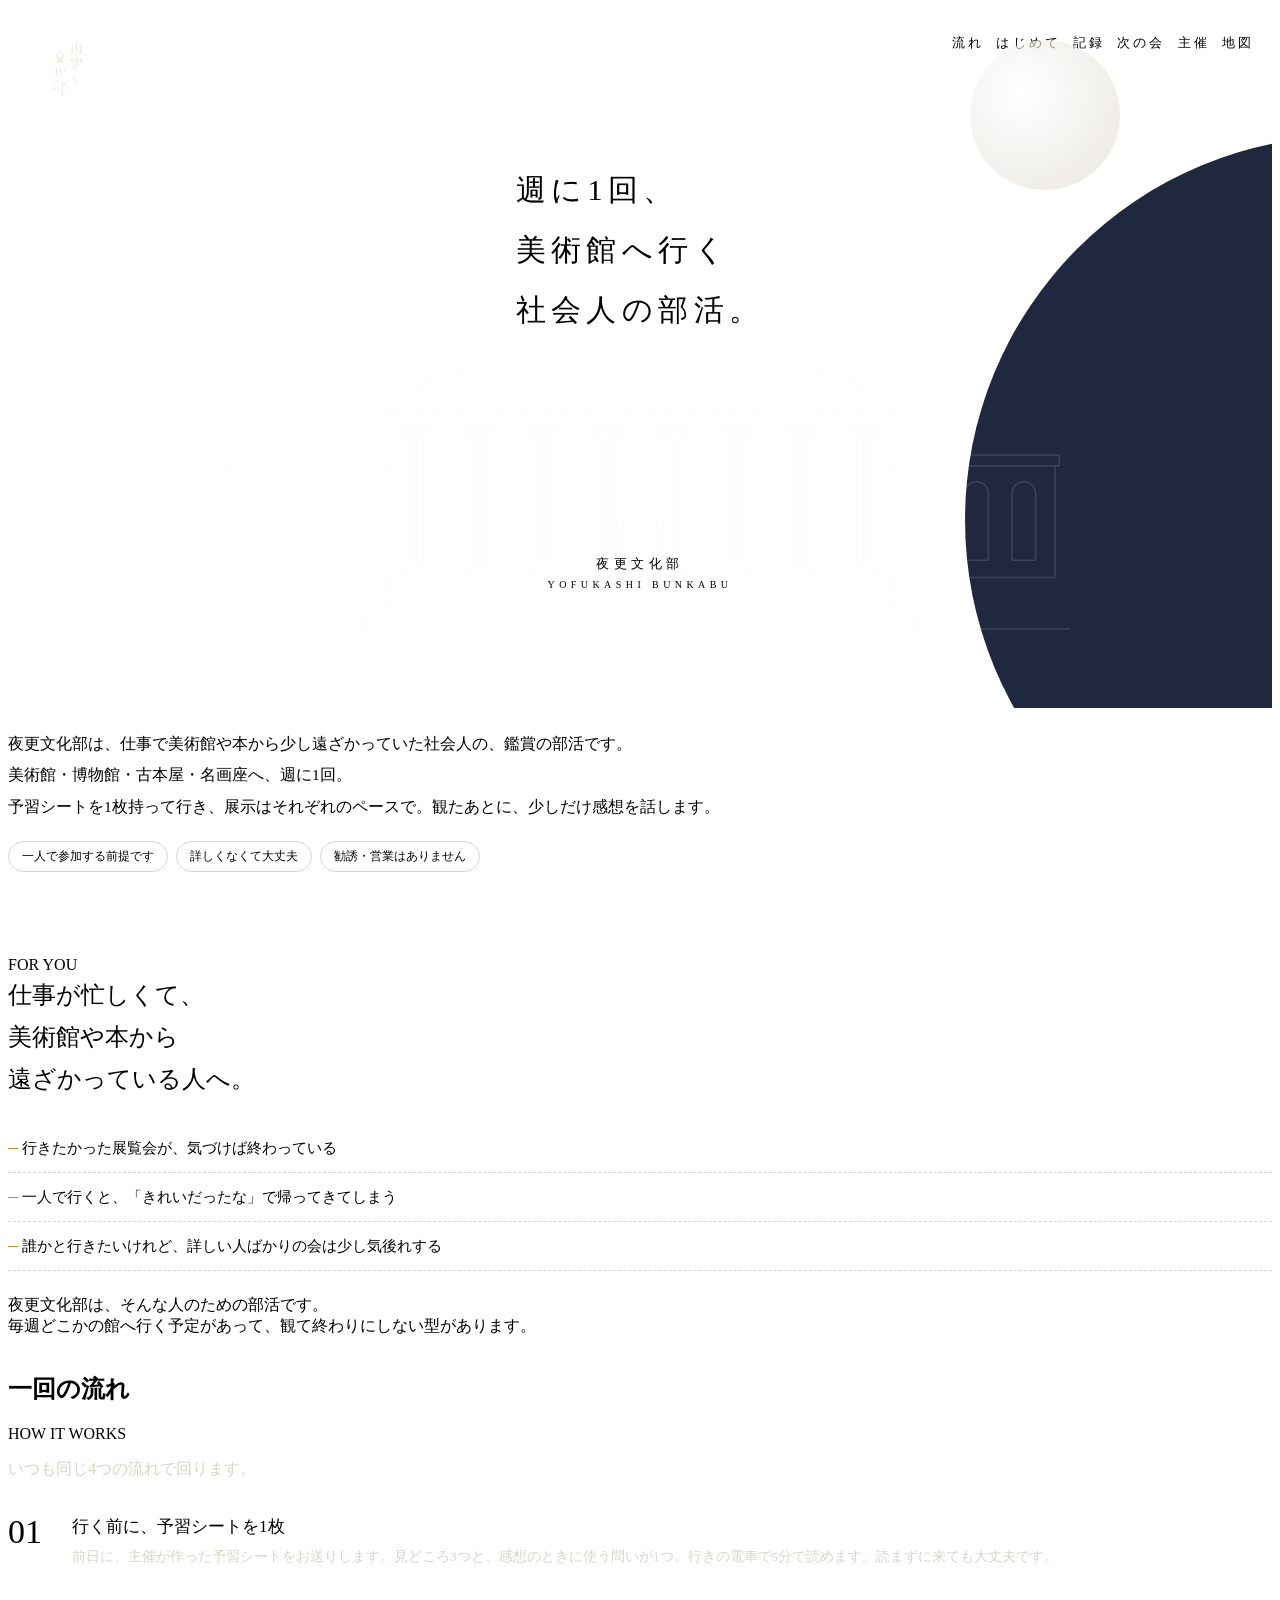
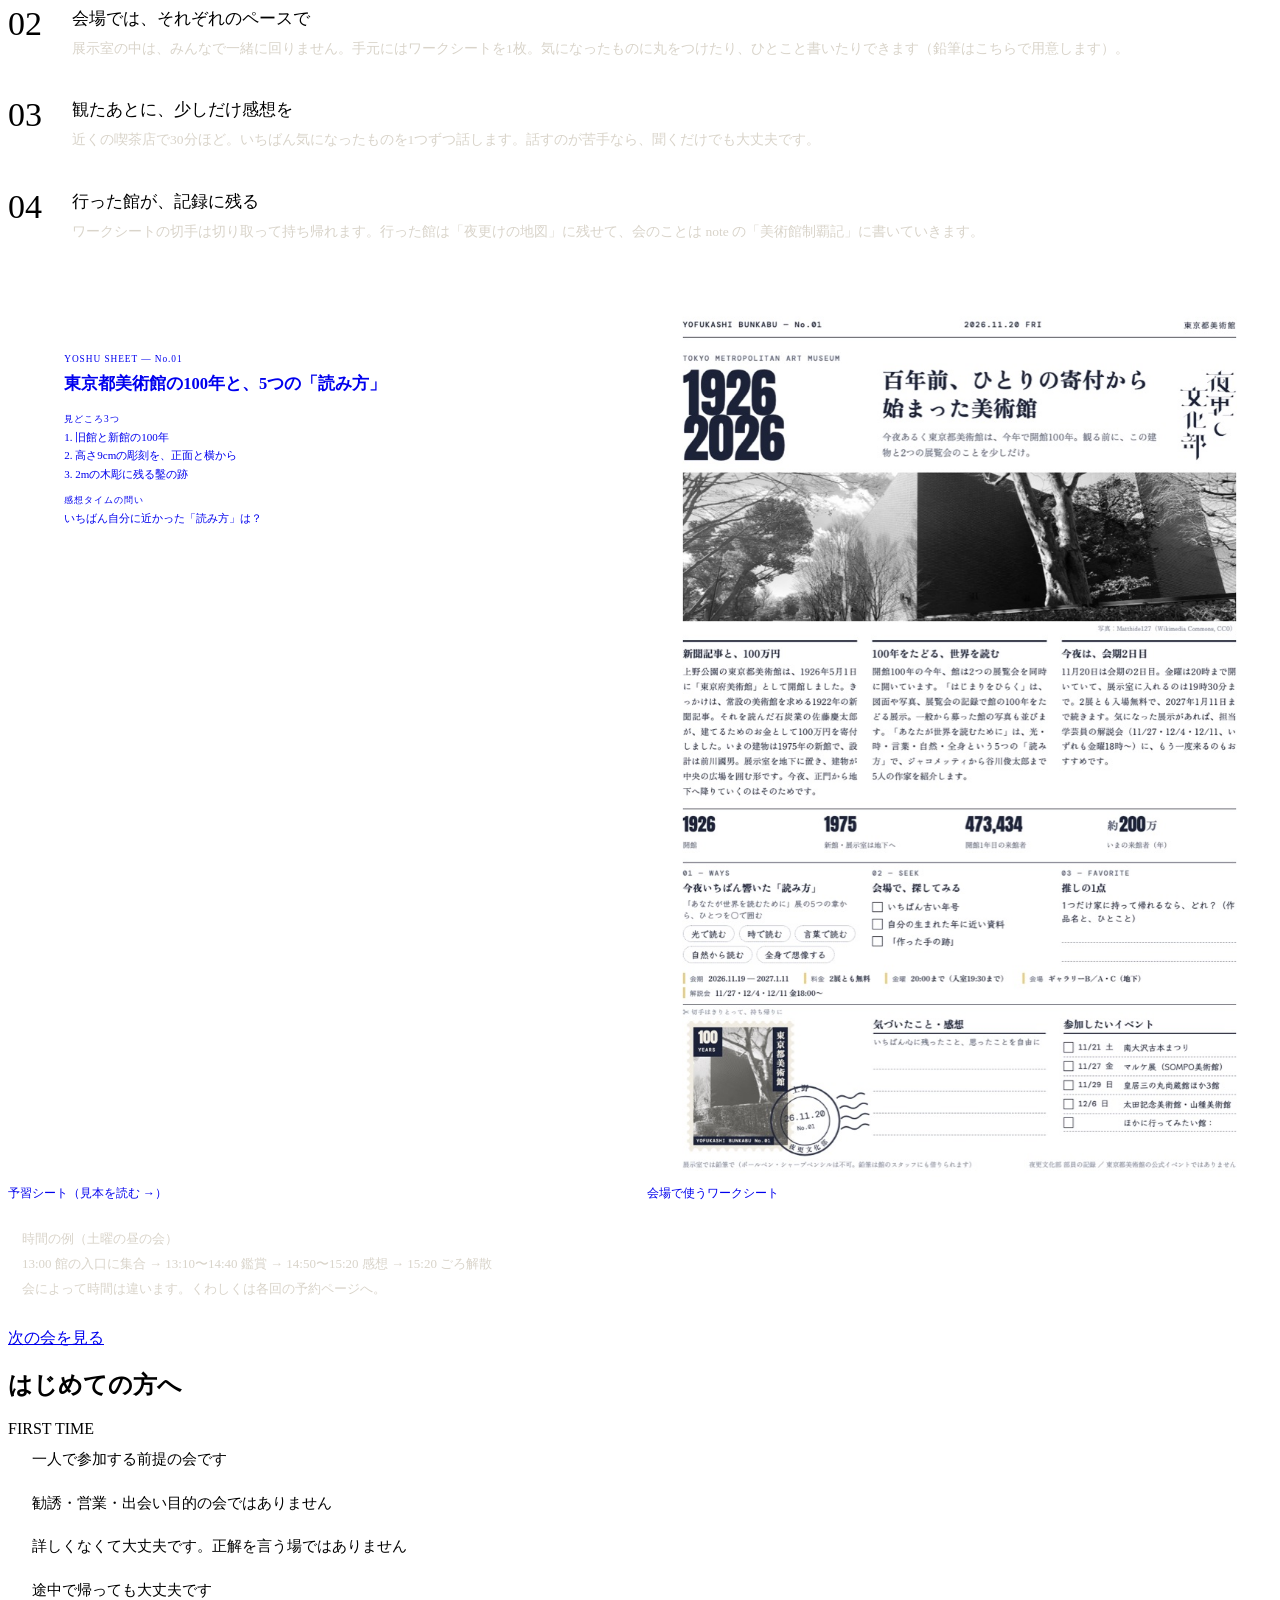
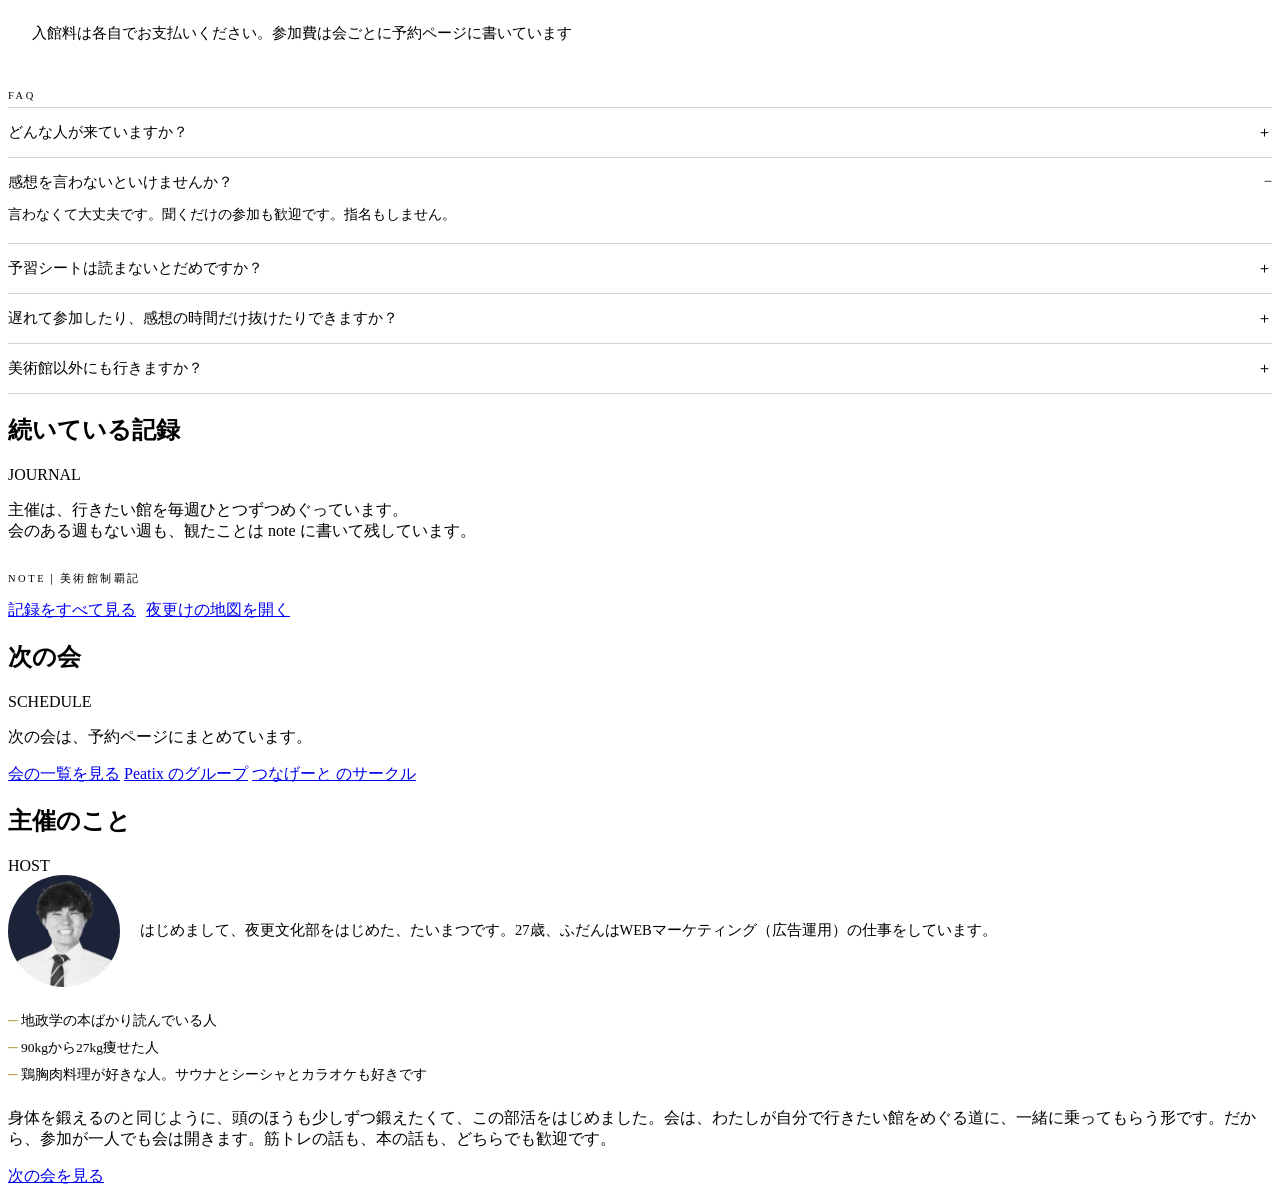
==== site/index.html @ 27e27c14 "トップの背景に美術館の建物の線画を透かしで入れる（オリジナルの線画） Co-Authored-By: Claude Opus 5.5 <noreply@anthropic.com>" ====
<!doctype html>
<html lang="ja">
<head>
<!--@head-->
<title>夜更文化部｜週に1回、美術館へ行く社会人の部活</title>
<meta name="description" content="夜更文化部は、仕事で美術館や本から少し遠ざかっていた社会人の、鑑賞の部活です。美術館・博物館・古本屋・名画座へ週に1回。予習シートを1枚持って行き、観たあとに少しだけ感想を話します。一人参加が前提、勧誘・営業はありません。">
<meta property="og:title" content="夜更文化部（よふかしぶんかぶ）">
<meta property="og:description" content="週に1回、美術館へ行く社会人の部活。予習シートを1枚持って行き、展示はそれぞれのペースで観て、観たあとに少しだけ感想を話します。">
<meta property="og:type" content="website">
<meta property="og:url" content="https://yofukashi-bunkabu.github.io/">
<style>
/* トップだけの見た目（構成と文章_v2.md の8段 × デザイン A） */
.hero { position: relative; height: clamp(560px, 82vh, 700px); background: var(--ai); color: var(--kinari); overflow: hidden; }
.hero .arc { position: absolute; border-radius: 50%; }
.hero .a1 { width: 70vmax; height: 70vmax; left: -40vmax; top: -18vmax; background: var(--ai2); }
.hero .a2 { width: 60vmax; height: 60vmax; right: -36vmax; top: 10vmax; background: #20283f; }
.hero .logo { position: absolute; left: max(22px, env(safe-area-inset-left)); top: 22px; width: 78px; height: 78px; border: 1px solid var(--gekko); border-radius: 50%; display: grid; place-items: center; }
.hero .logo img { height: 58px; }
.hero nav { position: absolute; right: max(18px, env(safe-area-inset-right)); top: 26px; display: flex; gap: 12px; font-family: var(--min); font-size: 13px; letter-spacing: .24em; }
.hero nav a { color: var(--yogiri); text-decoration: none; }
.hero nav a:hover { color: var(--kinari); }
.hero .bld { position: absolute; left: 50%; bottom: 66px; width: min(860px, 150vw); transform: translateX(-50%); opacity: .14; pointer-events: none; -webkit-mask-image: linear-gradient(to top, #000 55%, transparent); mask-image: linear-gradient(to top, #000 55%, transparent); }
.hero .ring { position: absolute; left: 50%; top: 48%; width: min(300px, 72vw); aspect-ratio: 1; transform: translate(-50%, -50%); border: 1px solid var(--gekko); border-radius: 50%; opacity: .35; }
.hero h1 { position: absolute; left: 50%; top: 46%; transform: translate(-50%, -50%); margin: 0; height: 340px; font-size: clamp(25px, 4.2vw, 30px); line-height: 2; letter-spacing: .18em; font-weight: 500; }
.hero .name { position: absolute; left: 0; right: 0; bottom: 118px; text-align: center; font-size: 13px; letter-spacing: .34em; color: var(--yogiri); }
.hero .name span { display: block; font-family: var(--lab); font-size: 10px; margin-top: 6px; }
.hero .curve { position: absolute; left: -40%; right: -40%; bottom: -330px; height: 400px; border-radius: 50%; background: var(--kinari); }
.fv { padding: 4px 0 56px; }
.fv .sub { font-size: 15.5px; line-height: 2.05; }
.fv ul { list-style: none; margin: 18px 0 28px; padding: 0; display: flex; flex-wrap: wrap; gap: 8px; }
.fv li { font-family: var(--goth); font-size: 12px; color: var(--haiai); border: 1px solid #1c233833; border-radius: 99px; padding: 5px 13px; line-height: 1.6; }
.next1 { background: var(--ai); color: var(--kinari); padding: 22px; display: grid; grid-template-columns: auto minmax(0, 1fr) auto; gap: 18px 22px; align-items: center; }
.next1 .d { font-family: var(--num); font-size: 48px; line-height: 1; text-align: center; }
.next1 .d small { display: block; font-family: var(--lab); font-size: 10px; letter-spacing: .14em; color: var(--gekko); margin-top: 8px; }
.next1 .lab { color: var(--gekko); }
.next1 .t { font-size: 16px; line-height: 1.6; margin: 6px 0 2px; }
.next1 .pl { font-family: var(--goth); font-size: 12px; color: var(--yogiri); }
.next1 .btn { background: var(--kinari); color: var(--ai); border-color: var(--kinari); }
.next1.empty { grid-template-columns: 1fr; }
.next1.empty p { font-size: 14px; margin: 0; }
.next1.empty .btn { justify-self: start; }
@media (max-width: 640px) { .next1 { grid-template-columns: auto minmax(0, 1fr); } .next1 .btn { grid-column: 1 / -1; } }

.foryou { overflow: hidden; }
.foryou .moon { position: absolute; right: max(-40px, calc(50% - 480px)); top: 40px; width: 150px; height: 150px; border-radius: 50%; background: radial-gradient(circle at 35% 35%, #fff, #dcd6ca); opacity: .6; pointer-events: none; }
.foryou .call { position: relative; font-size: clamp(19px, 3.4vw, 24px); line-height: 1.75; font-weight: 500; margin: 0 0 24px; }
.foryou ul { position: relative; list-style: none; margin: 0 0 24px; padding: 0; }
.foryou li { font-size: 14.5px; line-height: 1.8; padding: 11px 0; border-bottom: 1px dashed #1c233833; }
.foryou li::before { content: "─ "; color: #b0902e; }

.flow ol { list-style: none; margin: 0 0 30px; padding: 0; counter-reset: s; }
.flow li { counter-increment: s; display: grid; grid-template-columns: 52px minmax(0, 1fr); gap: 12px; padding: 18px 0; border-top: 1px solid #ffffff1f; }
.flow li::before { content: "0" counter(s); font-family: var(--num); font-size: 34px; line-height: 1; color: var(--gekko); }
.flow li b { display: block; font-size: 17px; font-weight: 500; margin-bottom: 6px; }
.flow li span { font-family: var(--goth); font-size: 13.5px; line-height: 1.9; color: #d9d4ca; }
.flow .shots { display: grid; grid-template-columns: 1fr 1fr; gap: 14px; margin-bottom: 10px; }
.flow .shots a { display: block; text-decoration: none; }
.flow .shots .img { aspect-ratio: 210 / 297; background: var(--kinari); overflow: hidden; }
.flow .shots img { width: 100%; height: 100%; object-fit: cover; object-position: top; }
.flow .yoshu-mini { height: 100%; padding: 9% 9% 0; color: var(--ai); font-size: clamp(8px, 1.6vw, 11px); line-height: 1.7; }
.flow .yoshu-mini b { display: block; font-size: 1.5em; line-height: 1.4; margin: 4px 0 8px; border-bottom: 1px solid var(--ai); padding-bottom: 6px; }
.flow .yoshu-mini i { font-style: normal; font-family: var(--lab); font-size: .85em; color: var(--haiai); letter-spacing: .1em; }
.flow .yoshu-mini p { margin: 0 0 6px; }
.flow .shots span { display: block; font-family: var(--goth); font-size: 12px; color: var(--yogiri); margin-top: 8px; }
.flow .time { font-family: var(--goth); font-size: 13px; line-height: 1.95; color: #d9d4ca; border-left: 2px solid var(--gekko); padding-left: 14px; margin: 24px 0 26px; }

.first ul.promise { list-style: none; margin: 0 0 34px; padding: 0; }
.first .promise li { font-size: 15px; line-height: 1.7; padding: 9px 0 9px 24px; position: relative; }
.first .promise li::before { content: ""; position: absolute; left: 2px; top: 18px; width: 8px; height: 8px; border-radius: 50%; background: var(--ai); }
.first h3 { font-family: var(--lab); font-weight: 400; font-size: 10.5px; letter-spacing: .24em; color: var(--haiai); margin: 0 0 6px; }
.first details { border-top: 1px solid #1c233833; padding: 15px 0; }
.first details:last-of-type { border-bottom: 1px solid #1c233833; }
.first summary { font-size: 15px; font-weight: 500; cursor: pointer; list-style: none; display: flex; justify-content: space-between; gap: 12px; }
.first summary::-webkit-details-marker { display: none; }
.first summary::after { content: "＋"; color: var(--haiai); flex: none; }
.first details[open] summary::after { content: "−"; }
.first details p { font-family: var(--goth); font-size: 13.5px; line-height: 1.95; color: var(--haiai); margin: 10px 0 0; }

.journal h3 { font-family: var(--lab); font-weight: 400; font-size: 10.5px; letter-spacing: .24em; color: var(--haiai); margin: 30px 0 10px; }
.journal .more { margin-top: 14px; display: flex; flex-wrap: wrap; gap: 10px; }

.host .top { display: grid; grid-template-columns: 112px minmax(0, 1fr); gap: 20px; align-items: center; margin-bottom: 20px; }
.host .pic { width: 112px; height: 112px; border-radius: 50%; overflow: hidden; }
.host .pic img { width: 100%; height: 100%; object-fit: cover; }
.host .top p { font-size: 14.5px; margin: 0; }
.host ul { list-style: none; margin: 0 0 20px; padding: 0; }
.host ul li { font-family: var(--goth); font-size: 13.5px; line-height: 2; color: var(--haiai); }
.host ul li::before { content: "─ "; color: #b0902e; }
</style>
</head>
<body>

<!-- 1 トップ -->
<div class="hero">
  <div class="arc a1"></div><div class="arc a2"></div>
  <img class="bld" src="assets/museum.svg" alt="">
  <a class="logo" href="./" aria-label="夜更文化部 トップ"><img src="assets/logo.svg" alt=""></a>
  <nav class="v" aria-label="ページの中"><a href="#flow">流れ</a><a href="#first">はじめて</a><a href="#journal">記録</a><a href="#sched">次の会</a><a href="#host">主催</a><a href="map/">地図</a></nav>
  <div class="ring"></div>
  <h1 class="v">週に<span class="tcy">1</span>回、<br>美術館へ行く<br>社会人の部活。</h1>
  <div class="name">夜更文化部<span>YOFUKASHI BUNKABU</span></div>
  <div class="curve"></div>
</div>
<div class="fv">
  <div class="wrap">
    <p class="sub">夜更文化部は、仕事で美術館や本から少し遠ざかっていた社会人の、鑑賞の部活です。<br>美術館・博物館・古本屋・名画座へ、週に1回。<br>予習シートを1枚持って行き、展示はそれぞれのペースで。観たあとに、少しだけ感想を話します。</p>
    <ul><li>一人で参加する前提です</li><li>詳しくなくて大丈夫</li><li>勧誘・営業はありません</li></ul>
    <!--@next1-->
  </div>
</div>

<!-- 2 こんな人へ -->
<section class="sec foryou">
  <div class="moon"></div>
  <div class="wrap">
    <div class="head"><span class="lab">FOR YOU</span></div>
    <p class="call">仕事が忙しくて、<br>美術館や本から<br>遠ざかっている人へ。</p>
    <ul>
      <li>行きたかった展覧会が、気づけば終わっている</li>
      <li>一人で行くと、「きれいだったな」で帰ってきてしまう</li>
      <li>誰かと行きたいけれど、詳しい人ばかりの会は少し気後れする</li>
    </ul>
    <p>夜更文化部は、そんな人のための部活です。<br>毎週どこかの館へ行く予定があって、観て終わりにしない型があります。</p>
  </div>
</section>

<!-- 3 1回の流れ -->
<section class="sec dark flow" id="flow">
  <div class="wrap">
    <div class="head"><h2>一回の流れ</h2><span class="lab">HOW IT WORKS</span></div>
    <p style="color:#d9d4ca">いつも同じ4つの流れで回ります。</p>
    <ol>
      <li><div><b>行く前に、予習シートを1枚</b><span>前日に、主催が作った予習シートをお送りします。見どころ3つと、感想のときに使う問いが1つ。行きの電車で5分で読めます。読まずに来ても大丈夫です。</span></div></li>
      <li><div><b>会場では、それぞれのペースで</b><span>展示室の中は、みんなで一緒に回りません。手元にはワークシートを1枚。気になったものに丸をつけたり、ひとこと書いたりできます（鉛筆はこちらで用意します）。</span></div></li>
      <li><div><b>観たあとに、少しだけ感想を</b><span>近くの喫茶店で30分ほど。いちばん気になったものを1つずつ話します。話すのが苦手なら、聞くだけでも大丈夫です。</span></div></li>
      <li><div><b>行った館が、記録に残る</b><span>ワークシートの切手は切り取って持ち帰れます。行った館は「夜更けの地図」に残せて、会のことは note の「美術館制覇記」に書いていきます。</span></div></li>
    </ol>
    <div class="shots">
      <a href="yoshu/"><div class="img"><div class="yoshu-mini"><i>YOSHU SHEET — No.01</i><b>東京都美術館の100年と、5つの「読み方」</b><p><i>見どころ3つ</i><br>1. 旧館と新館の100年<br>2. 高さ9cmの彫刻を、正面と横から<br>3. 2mの木彫に残る鑿の跡</p><p><i>感想タイムの問い</i><br>いちばん自分に近かった「読み方」は？</p></div></div><span>予習シート（見本を読む →）</span></a>
      <a href="assets/worksheet.jpg"><div class="img"><img src="assets/worksheet.jpg" alt="会場で使うワークシートの見本（No.01 東京都美術館）" loading="lazy"></div><span>会場で使うワークシート</span></a>
    </div>
    <div class="time">時間の例（土曜の昼の会）<br>13:00 館の入口に集合 → 13:10〜14:40 鑑賞 → 14:50〜15:20 感想 → 15:20 ごろ解散<br>会によって時間は違います。くわしくは各回の予約ページへ。</div>
    <a class="btn fill" href="#sched">次の会を見る</a>
  </div>
</section>

<!-- 4 はじめての方へ -->
<section class="sec first" id="first">
  <div class="wrap">
    <div class="head"><h2>はじめての方へ</h2><span class="lab">FIRST TIME</span></div>
    <ul class="promise">
      <li>一人で参加する前提の会です</li>
      <li>勧誘・営業・出会い目的の会ではありません</li>
      <li>詳しくなくて大丈夫です。正解を言う場ではありません</li>
      <li>途中で帰っても大丈夫です</li>
      <li>入館料は各自でお支払いください。参加費は会ごとに予約ページに書いています</li>
    </ul>
    <h3>FAQ</h3>
    <details><summary>どんな人が来ていますか？</summary><p>美術館や本が好きだったけれど、仕事で少し離れていた社会人の方を想定しています。</p></details>
    <details open><summary>感想を言わないといけませんか？</summary><p>言わなくて大丈夫です。聞くだけの参加も歓迎です。指名もしません。</p></details>
    <details><summary>予習シートは読まないとだめですか？</summary><p>読まなくても楽しめます。読むと、少しだけ観る場所が見つけやすくなります。</p></details>
    <details><summary>遅れて参加したり、感想の時間だけ抜けたりできますか？</summary><p>できます。予約ページのメッセージで一言ください。</p></details>
    <details><summary>美術館以外にも行きますか？</summary><p>博物館、古本まつりや古書店、名画座にも行きます。</p></details>
  </div>
</section>

<!-- 5 続いている記録 -->
<section class="sec paper journal" id="journal">
  <div class="wrap">
    <div class="head"><h2>続いている記録</h2><span class="lab">JOURNAL</span></div>
    <p>主催は、行きたい館を毎週ひとつずつめぐっています。<br>会のある週もない週も、観たことは note に書いて残しています。</p>
    <!--@stats-->
    <h3>NOTE｜美術館制覇記</h3>
    <!--@journal3-->
    <div id="revs-box" hidden>
      <h3>MAP｜夜更けの地図の口コミ</h3>
      <div class="revs" id="revs"></div>
    </div>
    <div class="more">
      <a class="btn" href="journal/">記録をすべて見る</a>
      <a class="btn" href="map/">夜更けの地図を開く</a>
    </div>
  </div>
</section>

<!-- 6 次の会・予約 -->
<section class="sec dark sched" id="sched">
  <div class="wrap">
    <div class="head"><h2>次の会</h2><span class="lab">SCHEDULE</span></div>
    <p>次の会は、予約ページにまとめています。</p>
    <!--@next3-->
    <div class="btns">
      <a class="btn" href="events/">会の一覧を見る</a>
      <a class="btn" href="https://peatix.com/group/16564403">Peatix のグループ</a>
      <a class="btn" href="https://tunagate.com/circle/224201">つなげーと のサークル</a>
    </div>
  </div>
</section>

<!-- 7 主催のこと -->
<section class="sec host" id="host">
  <div class="wrap">
    <div class="head"><h2>主催のこと</h2><span class="lab">HOST</span></div>
    <div class="top">
      <div class="pic"><img src="assets/host.png" alt="主催のたいまつ" loading="lazy"></div>
      <p>はじめまして、夜更文化部をはじめた、たいまつです。27歳、ふだんはWEBマーケティング（広告運用）の仕事をしています。</p>
    </div>
    <ul>
      <li>地政学の本ばかり読んでいる人</li>
      <li>90kgから27kg痩せた人</li>
      <li>鶏胸肉料理が好きな人。サウナとシーシャとカラオケも好きです</li>
    </ul>
    <p>身体を鍛えるのと同じように、頭のほうも少しずつ鍛えたくて、この部活をはじめました。会は、わたしが自分で行きたい館をめぐる道に、一緒に乗ってもらう形です。だから、参加が一人でも会は開きます。筋トレの話も、本の話も、どちらでも歓迎です。</p>
  </div>
</section>

<!--@foot-->
<a class="fixed" href="#sched">次の会を見る</a>

<script type="module">
// 「みんなに公開」の口コミを3件だけ出す（地図の保存先が本番のときだけ。試し表示のあいだは出さない）
import { makeStore } from "./map/store.js";
const esc = (v) => String(v ?? "").replace(/[&<>"']/g, (c) => ({ "&": "&amp;", "<": "&lt;", ">": "&gt;", '"': "&quot;", "'": "&#39;" }[c]));
(async () => {
  const store = makeStore();
  if (store.mode !== "live") return;
  try {
    await store.init(() => {});
    const rows = (await store.publicReviews()).filter((r) => r.text).sort((a, b) => (b.date || "").localeCompare(a.date || "")).slice(0, 3);
    if (!rows.length) return;
    document.getElementById("revs").innerHTML = rows.map((r) => `<div class="rev"><b>${esc(r.placeName)}</b><span class="m">${esc((r.date || "").replaceAll("-", "."))}　${esc(r.nickname || "")}</span>${r.stars ? `<span class="s">${"★".repeat(r.stars)}</span>` : ""}<span class="t">${esc(r.text.length > 90 ? r.text.slice(0, 90) + "…" : r.text)}</span></div>`).join("");
    document.getElementById("revs-box").hidden = false;
  } catch (e) { console.error(e); }
})();
</script>
</body>
</html>
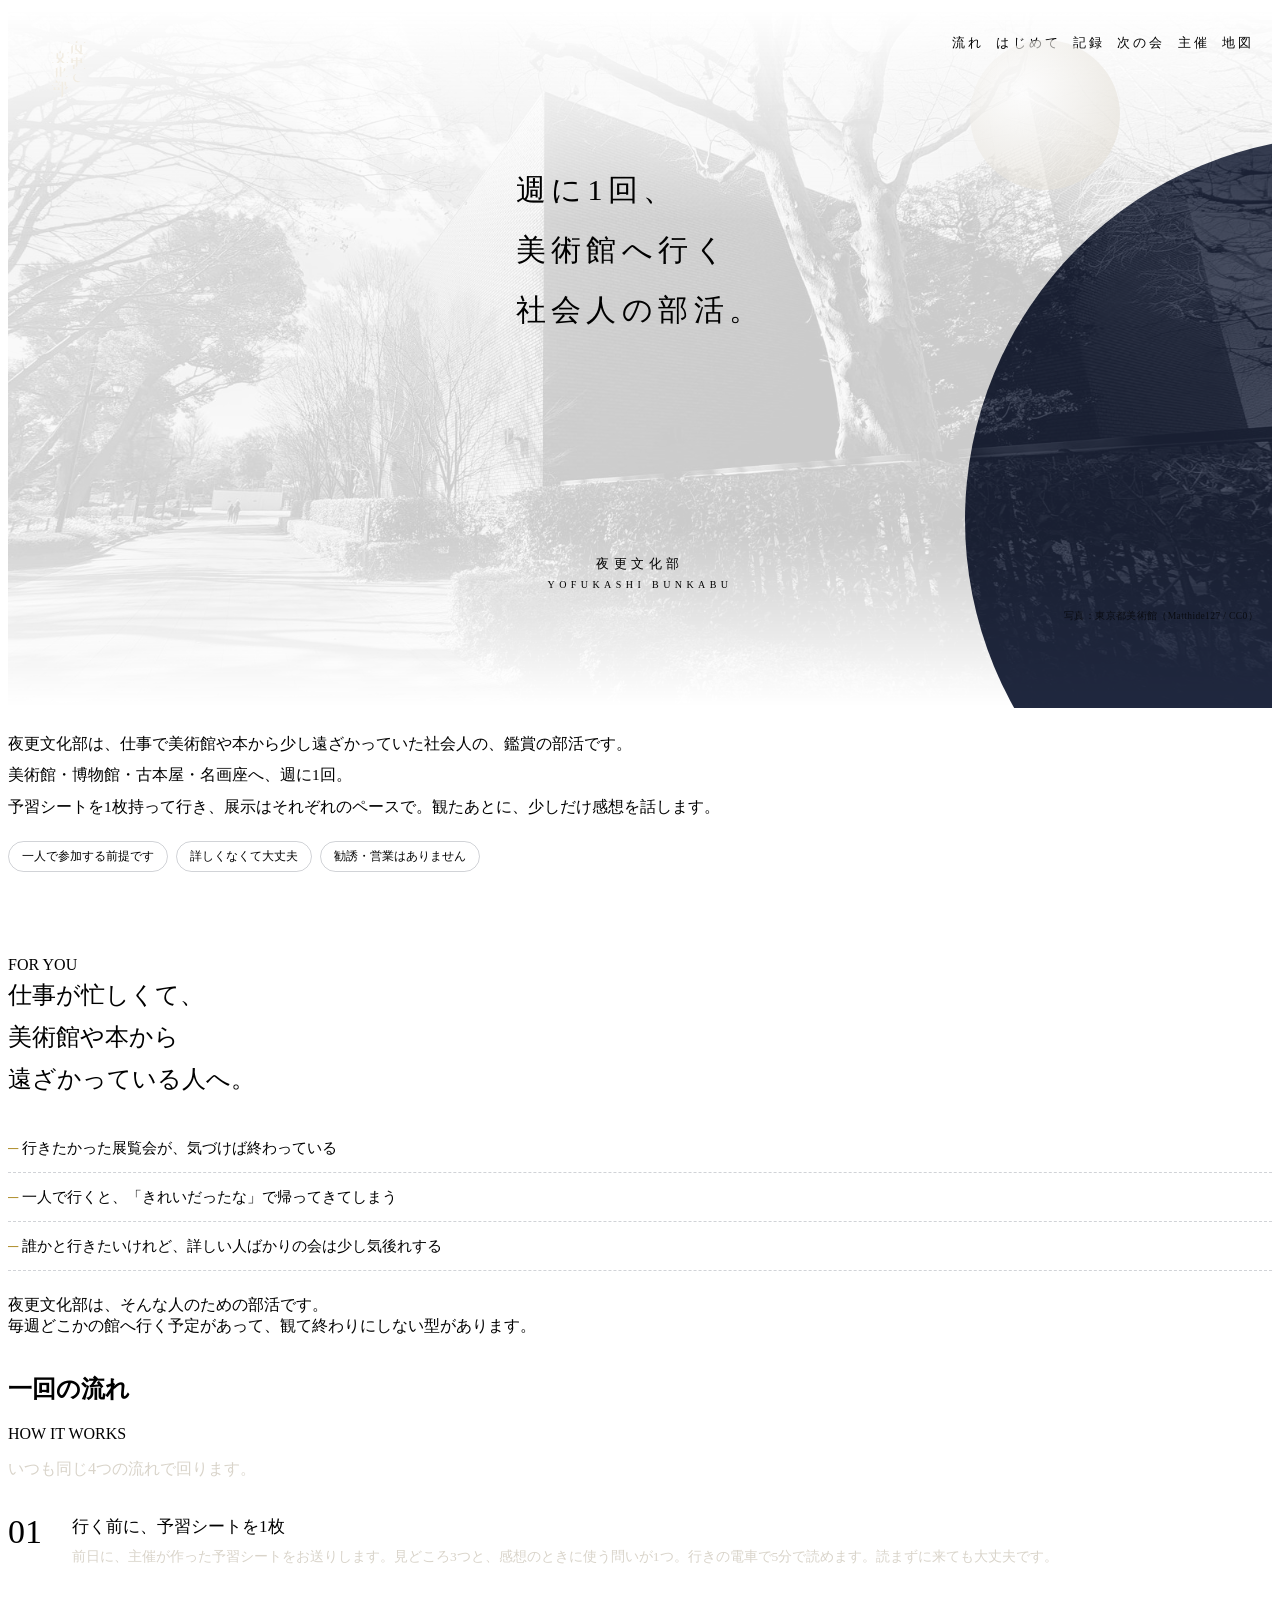
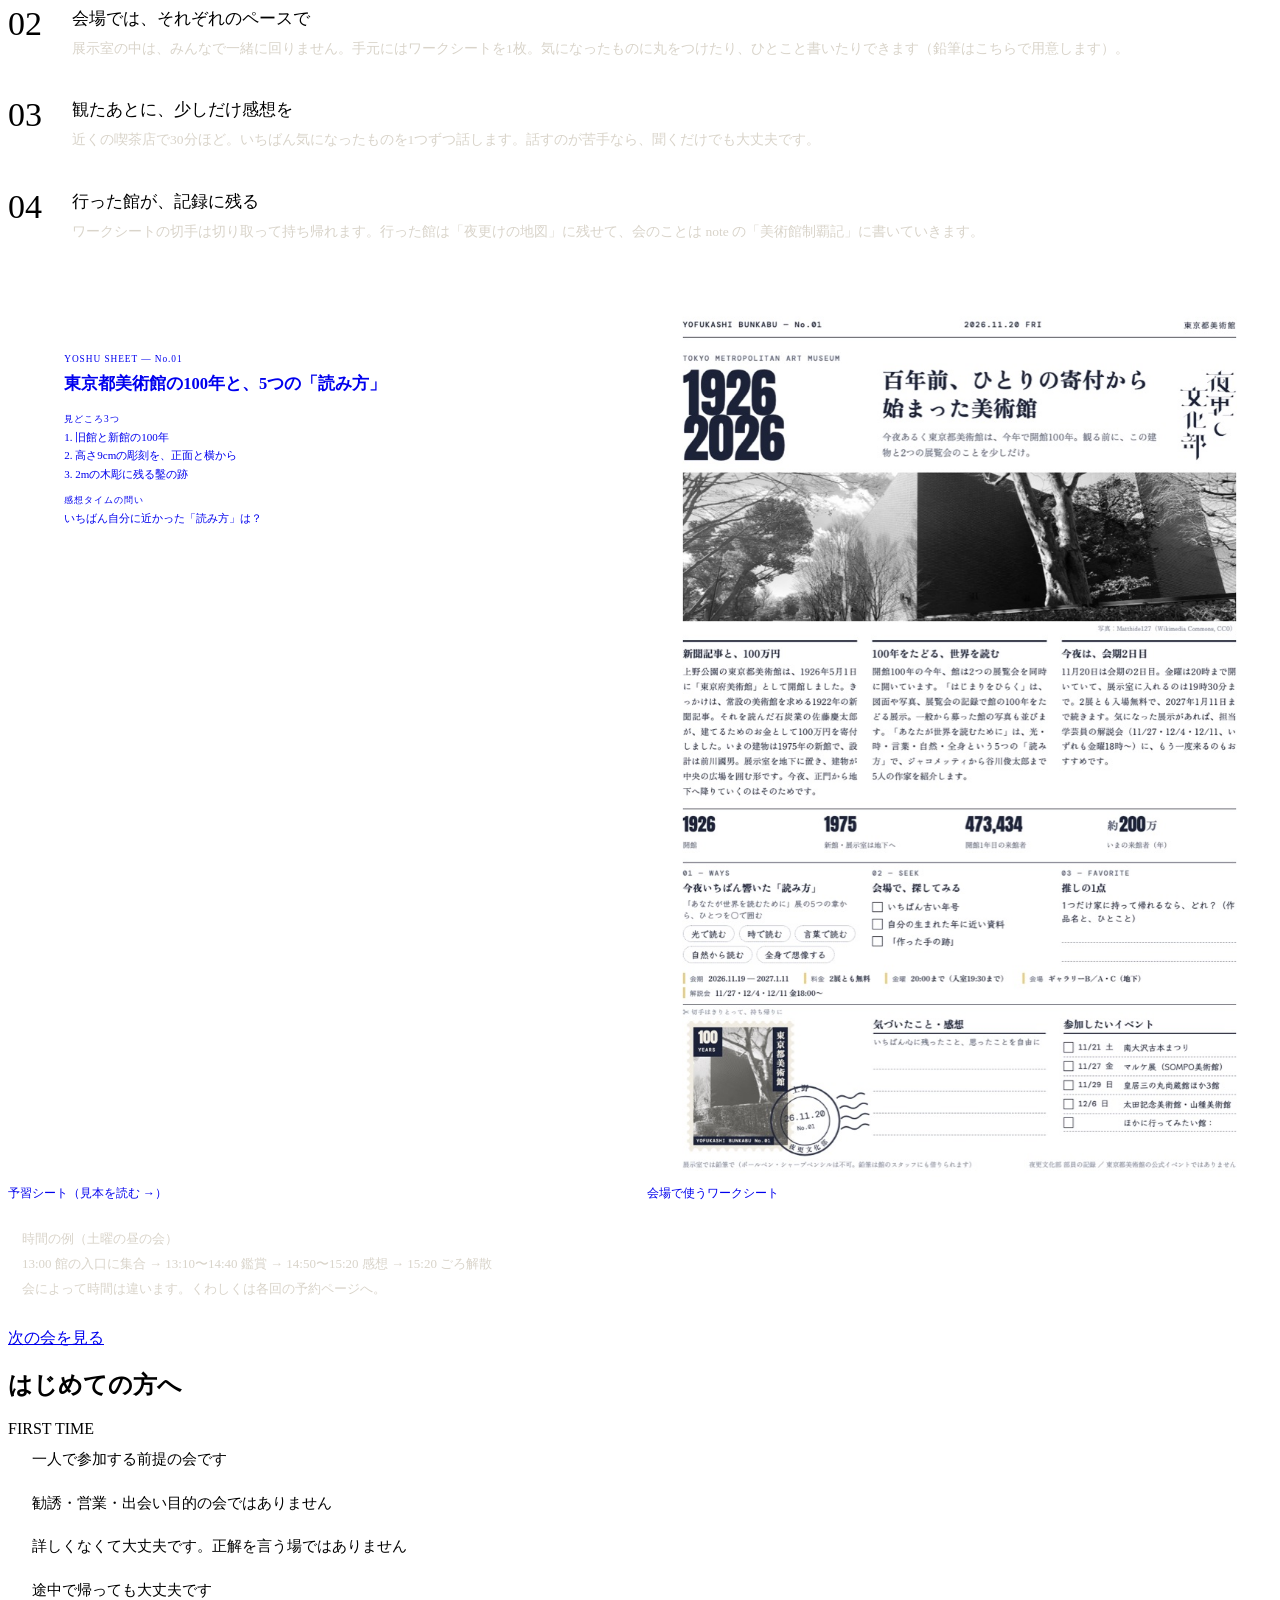
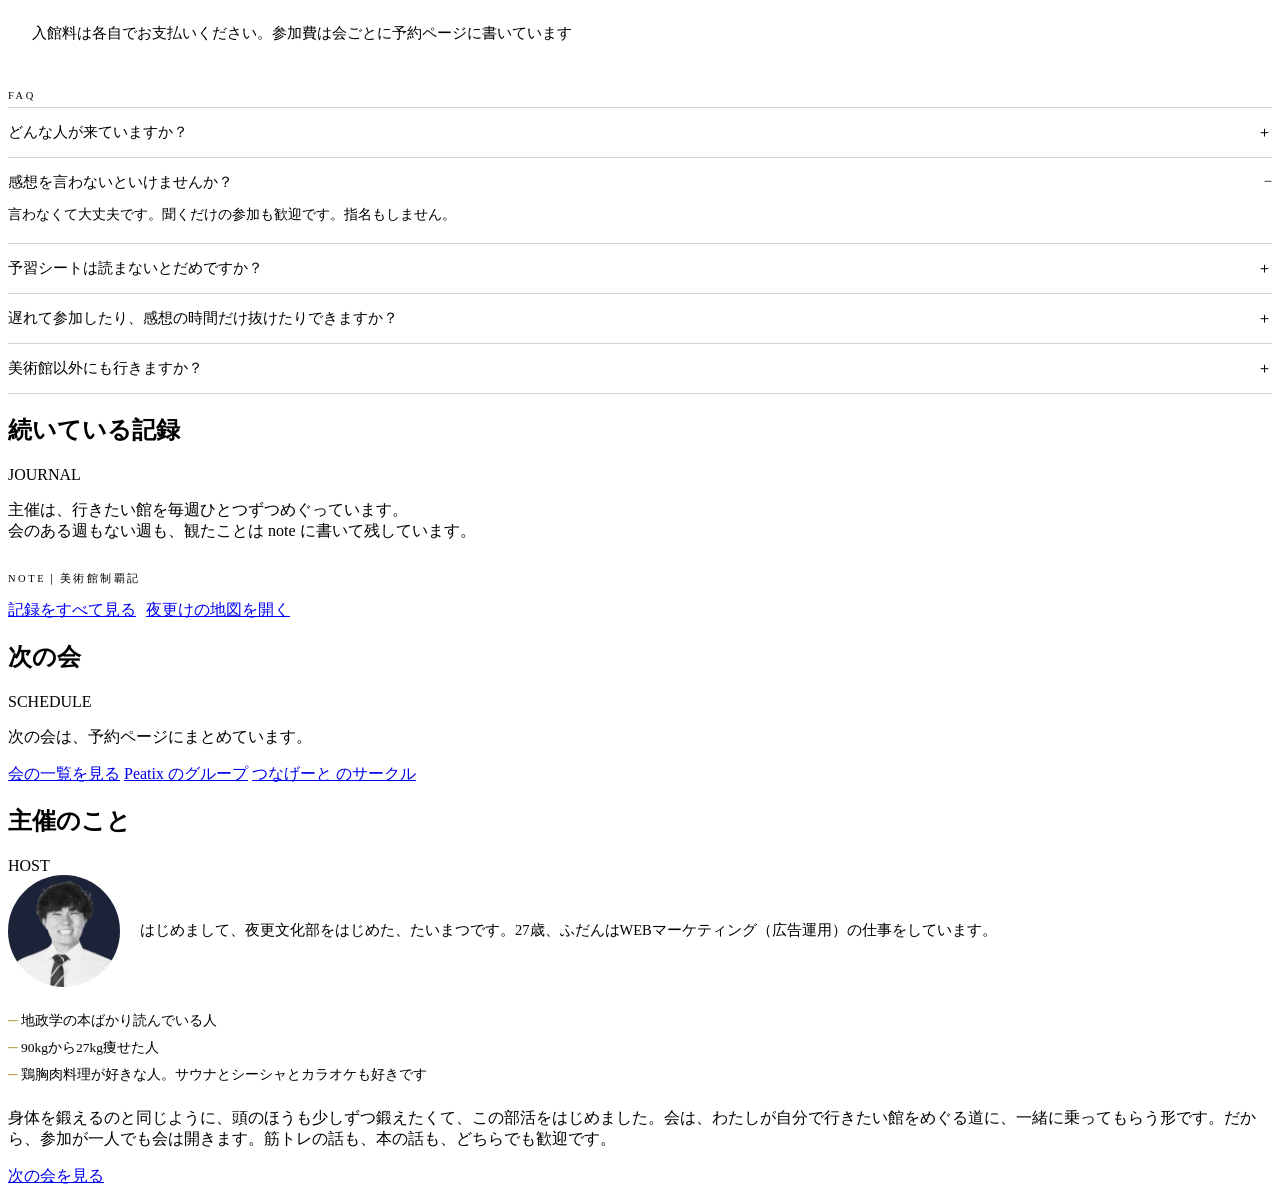
==== commit df1fae08: "トップの透かしを線画から東京都美術館の写真（Matthide127 / CC0、白黒）に差し替える Co-Authored-By: Claude Opus 5.5 <noreply@anthropic" ====
--- a/site/index.html
+++ b/site/index.html
@@ -19,7 +19,8 @@
 .hero nav { position: absolute; right: max(18px, env(safe-area-inset-right)); top: 26px; display: flex; gap: 12px; font-family: var(--min); font-size: 13px; letter-spacing: .24em; }
 .hero nav a { color: var(--yogiri); text-decoration: none; }
 .hero nav a:hover { color: var(--kinari); }
-.hero .bld { position: absolute; left: 50%; bottom: 66px; width: min(860px, 150vw); transform: translateX(-50%); opacity: .14; pointer-events: none; -webkit-mask-image: linear-gradient(to top, #000 55%, transparent); mask-image: linear-gradient(to top, #000 55%, transparent); }
+.hero .photo { position: absolute; inset: 0; background: url(assets/hero_tobikan.jpg) center 40% / cover no-repeat; filter: grayscale(1) contrast(1.1) brightness(.9); opacity: .2; pointer-events: none; -webkit-mask-image: linear-gradient(to bottom, transparent 0%, #000 30%, #000 75%, transparent 100%); mask-image: linear-gradient(to bottom, transparent 0%, #000 30%, #000 75%, transparent 100%); }
+.hero .credit { position: absolute; right: max(14px, env(safe-area-inset-right)); bottom: 76px; font-family: var(--goth); font-size: 9.5px; letter-spacing: .04em; color: var(--yogiri); opacity: .7; }
 .hero .ring { position: absolute; left: 50%; top: 48%; width: min(300px, 72vw); aspect-ratio: 1; transform: translate(-50%, -50%); border: 1px solid var(--gekko); border-radius: 50%; opacity: .35; }
 .hero h1 { position: absolute; left: 50%; top: 46%; transform: translate(-50%, -50%); margin: 0; height: 340px; font-size: clamp(25px, 4.2vw, 30px); line-height: 2; letter-spacing: .18em; font-weight: 500; }
 .hero .name { position: absolute; left: 0; right: 0; bottom: 118px; text-align: center; font-size: 13px; letter-spacing: .34em; color: var(--yogiri); }
@@ -93,12 +94,13 @@
 <!-- 1 トップ -->
 <div class="hero">
   <div class="arc a1"></div><div class="arc a2"></div>
-  <img class="bld" src="assets/museum.svg" alt="">
+  <div class="photo" role="img" aria-label="東京都美術館の外観"></div>
   <a class="logo" href="./" aria-label="夜更文化部 トップ"><img src="assets/logo.svg" alt=""></a>
   <nav class="v" aria-label="ページの中"><a href="#flow">流れ</a><a href="#first">はじめて</a><a href="#journal">記録</a><a href="#sched">次の会</a><a href="#host">主催</a><a href="map/">地図</a></nav>
   <div class="ring"></div>
   <h1 class="v">週に<span class="tcy">1</span>回、<br>美術館へ行く<br>社会人の部活。</h1>
   <div class="name">夜更文化部<span>YOFUKASHI BUNKABU</span></div>
+  <p class="credit">写真：東京都美術館（Matthide127 / CC0）</p>
   <div class="curve"></div>
 </div>
 <div class="fv">
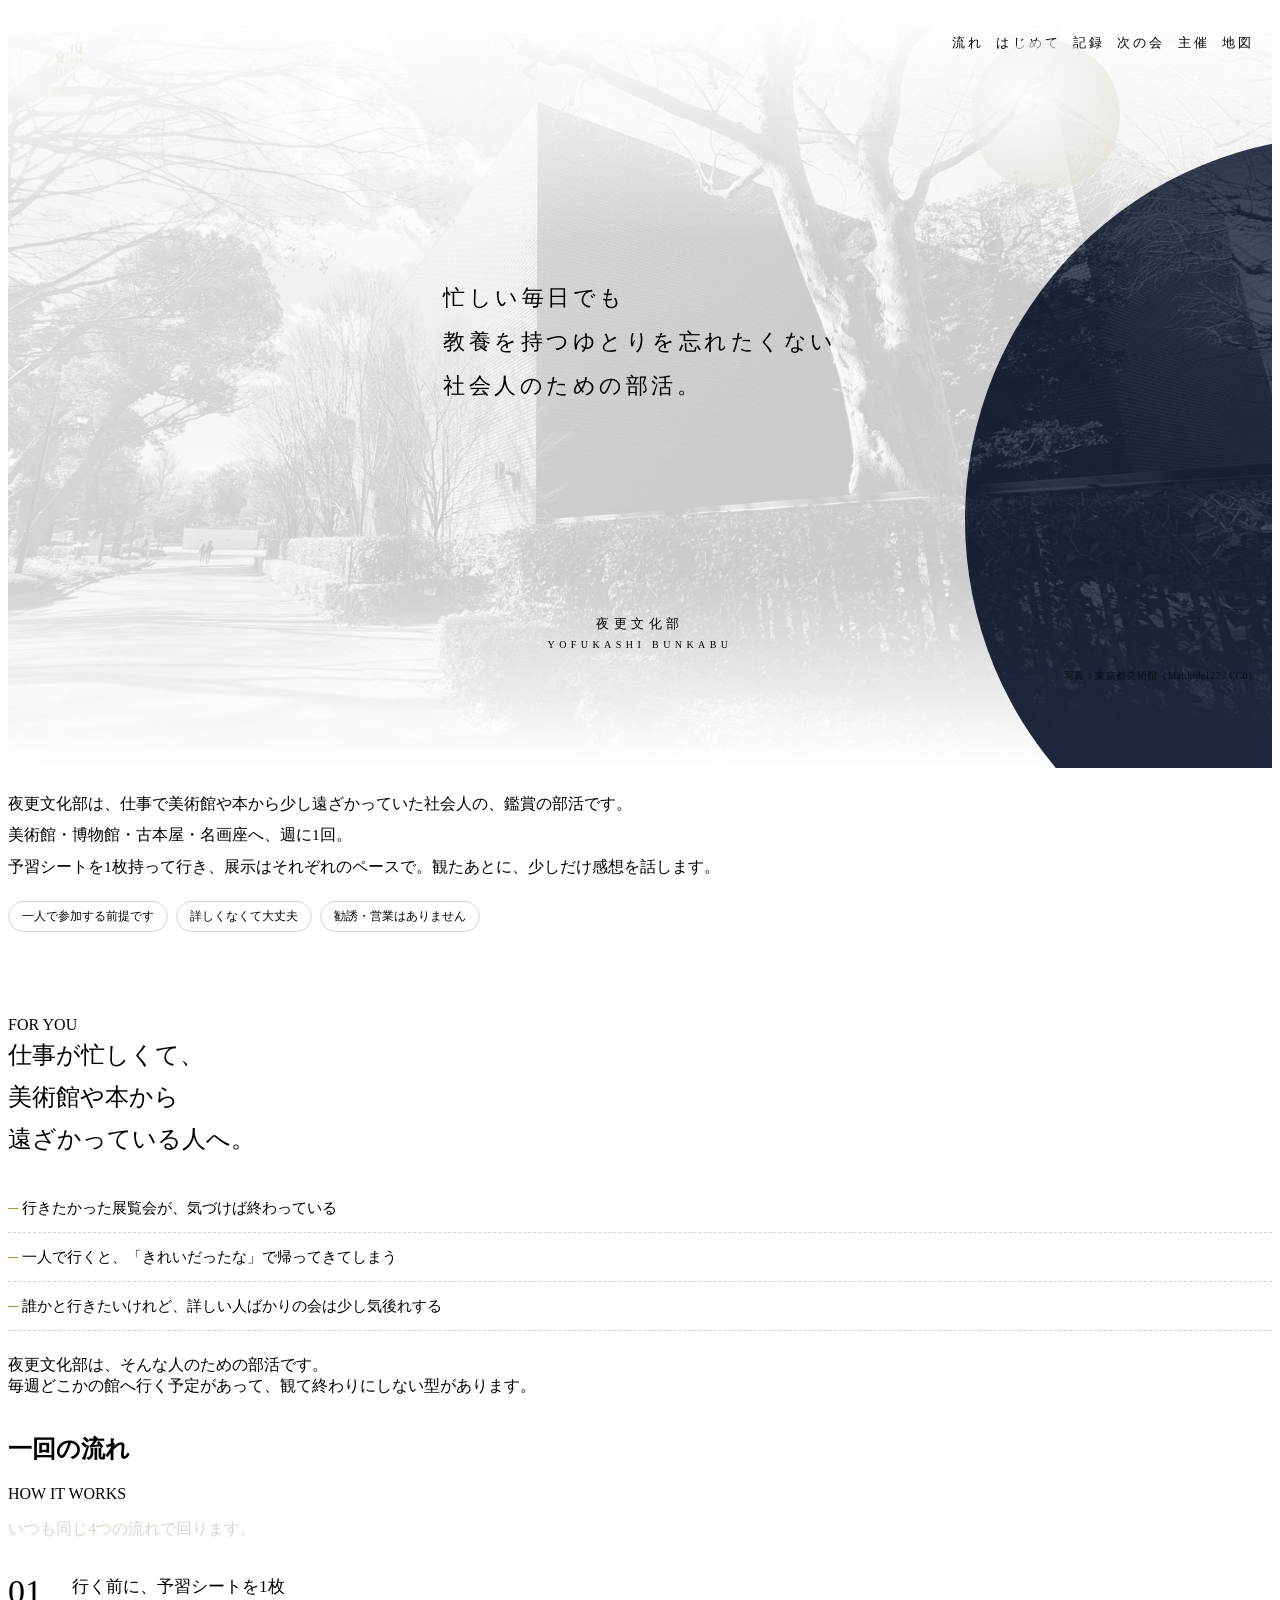
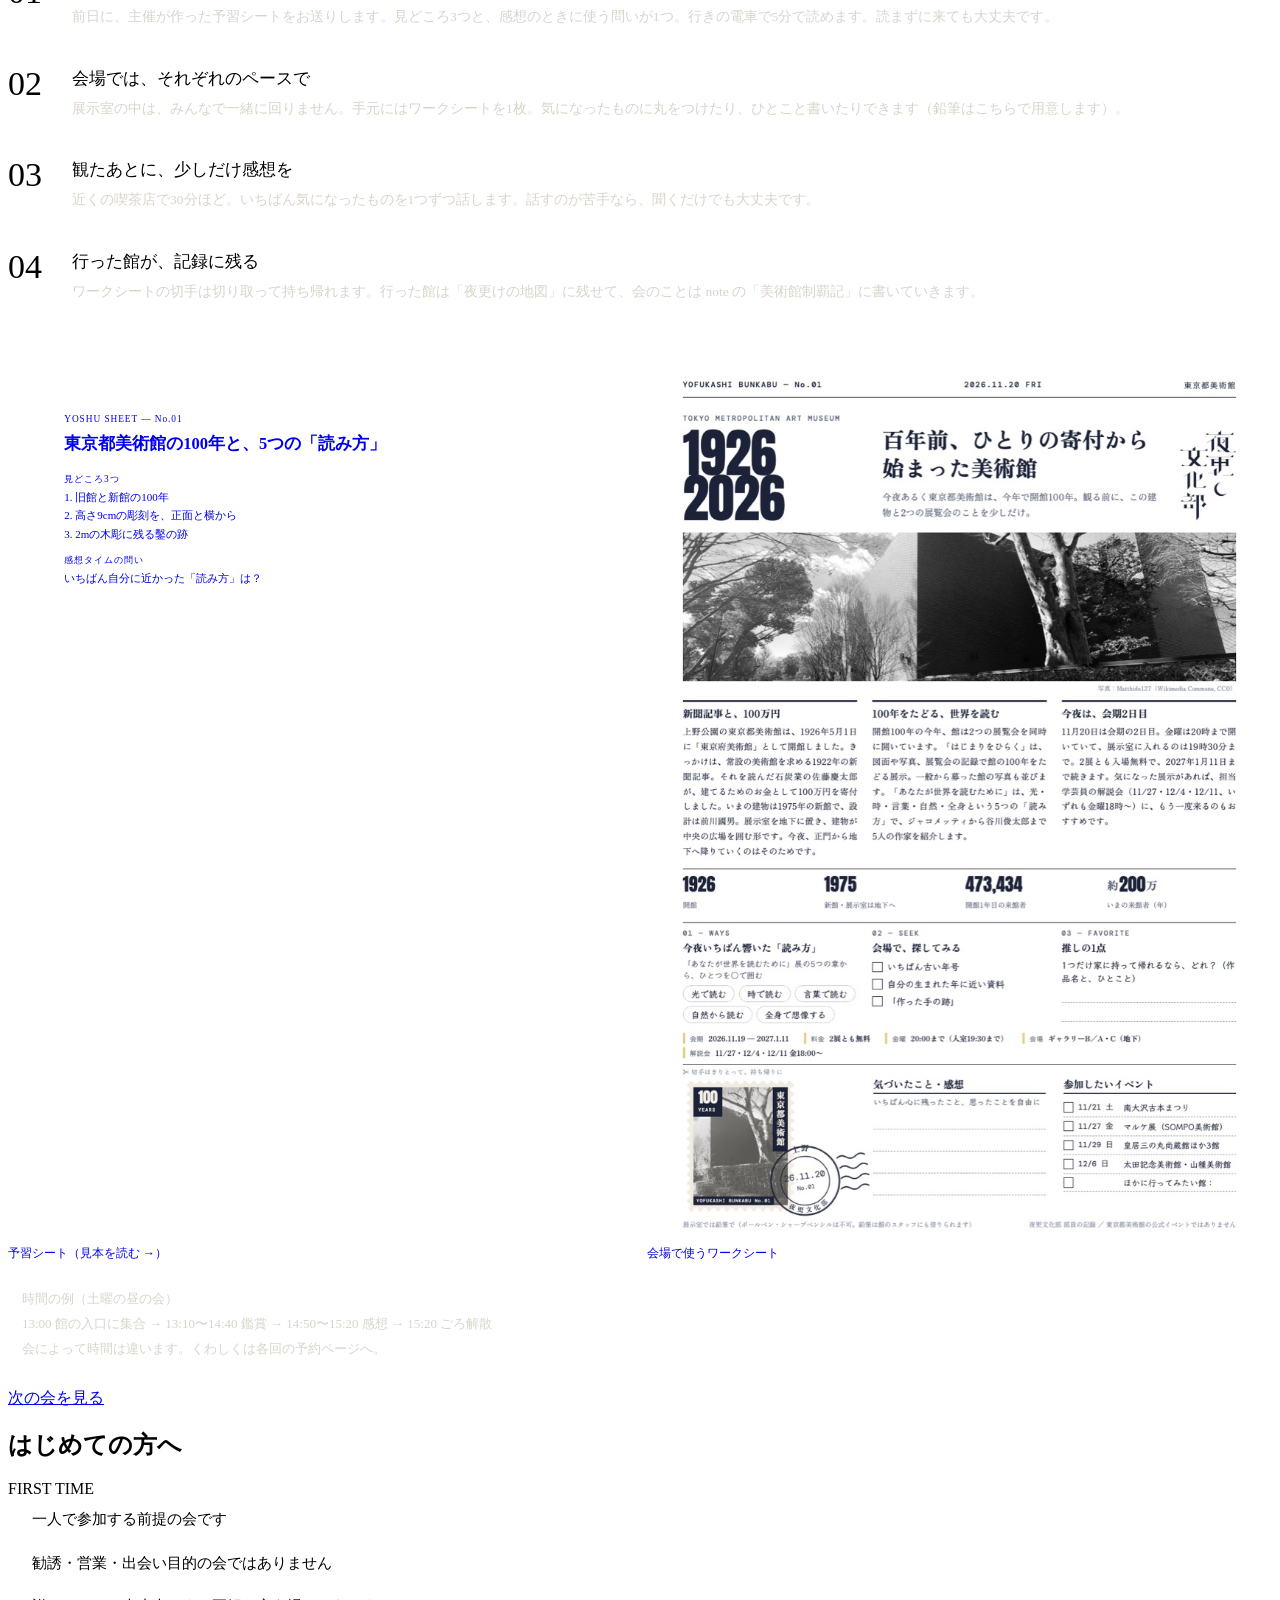
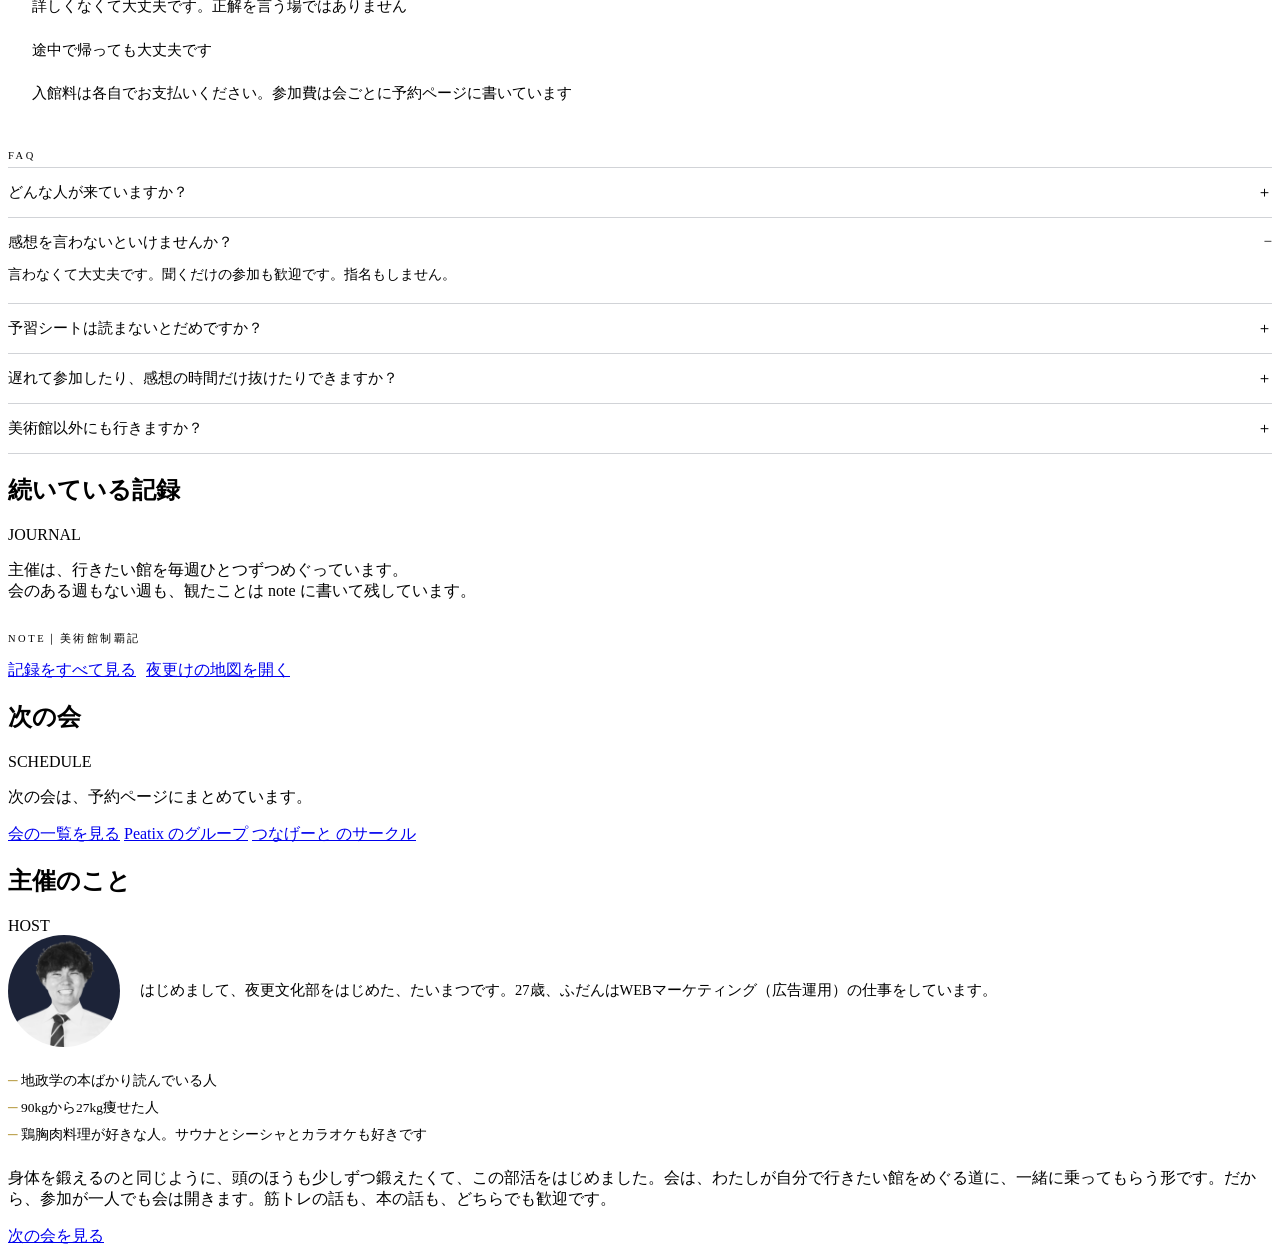
==== commit d3d62c89: "トップのキャッチを秋輝の文「忙しい毎日でも／教養を持つゆとりを忘れたくない／社会人のための部活。」に Co-Authored-By: Claude Opus 5.5 <noreply@anthropi" ====
--- a/site/index.html
+++ b/site/index.html
@@ -2,15 +2,15 @@
 <html lang="ja">
 <head>
 <!--@head-->
-<title>夜更文化部｜週に1回、美術館へ行く社会人の部活</title>
+<title>夜更文化部｜忙しい毎日でも、教養を持つゆとりを忘れたくない社会人のための部活</title>
 <meta name="description" content="夜更文化部は、仕事で美術館や本から少し遠ざかっていた社会人の、鑑賞の部活です。美術館・博物館・古本屋・名画座へ週に1回。予習シートを1枚持って行き、観たあとに少しだけ感想を話します。一人参加が前提、勧誘・営業はありません。">
 <meta property="og:title" content="夜更文化部（よふかしぶんかぶ）">
-<meta property="og:description" content="週に1回、美術館へ行く社会人の部活。予習シートを1枚持って行き、展示はそれぞれのペースで観て、観たあとに少しだけ感想を話します。">
+<meta property="og:description" content="忙しい毎日でも、教養を持つゆとりを忘れたくない社会人のための部活。予習シートを1枚持って行き、展示はそれぞれのペースで観て、観たあとに少しだけ感想を話します。">
 <meta property="og:type" content="website">
 <meta property="og:url" content="https://yofukashi-bunkabu.github.io/">
 <style>
 /* トップだけの見た目（構成と文章_v2.md の8段 × デザイン A） */
-.hero { position: relative; height: clamp(560px, 82vh, 700px); background: var(--ai); color: var(--kinari); overflow: hidden; }
+.hero { position: relative; height: clamp(580px, 86vh, 760px); background: var(--ai); color: var(--kinari); overflow: hidden; }
 .hero .arc { position: absolute; border-radius: 50%; }
 .hero .a1 { width: 70vmax; height: 70vmax; left: -40vmax; top: -18vmax; background: var(--ai2); }
 .hero .a2 { width: 60vmax; height: 60vmax; right: -36vmax; top: 10vmax; background: #20283f; }
@@ -22,7 +22,7 @@
 .hero .photo { position: absolute; inset: 0; background: url(assets/hero_tobikan.jpg) center 40% / cover no-repeat; filter: grayscale(1) contrast(1.1) brightness(.9); opacity: .2; pointer-events: none; -webkit-mask-image: linear-gradient(to bottom, transparent 0%, #000 30%, #000 75%, transparent 100%); mask-image: linear-gradient(to bottom, transparent 0%, #000 30%, #000 75%, transparent 100%); }
 .hero .credit { position: absolute; right: max(14px, env(safe-area-inset-right)); bottom: 76px; font-family: var(--goth); font-size: 9.5px; letter-spacing: .04em; color: var(--yogiri); opacity: .7; }
 .hero .ring { position: absolute; left: 50%; top: 48%; width: min(300px, 72vw); aspect-ratio: 1; transform: translate(-50%, -50%); border: 1px solid var(--gekko); border-radius: 50%; opacity: .35; }
-.hero h1 { position: absolute; left: 50%; top: 46%; transform: translate(-50%, -50%); margin: 0; height: 340px; font-size: clamp(25px, 4.2vw, 30px); line-height: 2; letter-spacing: .18em; font-weight: 500; }
+.hero h1 { position: absolute; left: 50%; top: 44%; transform: translate(-50%, -50%); margin: 0; font-size: clamp(19px, 2.8vw, 22px); line-height: 2; letter-spacing: .16em; font-weight: 500; white-space: nowrap; }
 .hero .name { position: absolute; left: 0; right: 0; bottom: 118px; text-align: center; font-size: 13px; letter-spacing: .34em; color: var(--yogiri); }
 .hero .name span { display: block; font-family: var(--lab); font-size: 10px; margin-top: 6px; }
 .hero .curve { position: absolute; left: -40%; right: -40%; bottom: -330px; height: 400px; border-radius: 50%; background: var(--kinari); }
@@ -98,7 +98,7 @@
   <a class="logo" href="./" aria-label="夜更文化部 トップ"><img src="assets/logo.svg" alt=""></a>
   <nav class="v" aria-label="ページの中"><a href="#flow">流れ</a><a href="#first">はじめて</a><a href="#journal">記録</a><a href="#sched">次の会</a><a href="#host">主催</a><a href="map/">地図</a></nav>
   <div class="ring"></div>
-  <h1 class="v">週に<span class="tcy">1</span>回、<br>美術館へ行く<br>社会人の部活。</h1>
+  <h1 class="v">忙しい毎日でも<br>教養を持つゆとりを忘れたくない<br>社会人のための部活。</h1>
   <div class="name">夜更文化部<span>YOFUKASHI BUNKABU</span></div>
   <p class="credit">写真：東京都美術館（Matthide127 / CC0）</p>
   <div class="curve"></div>
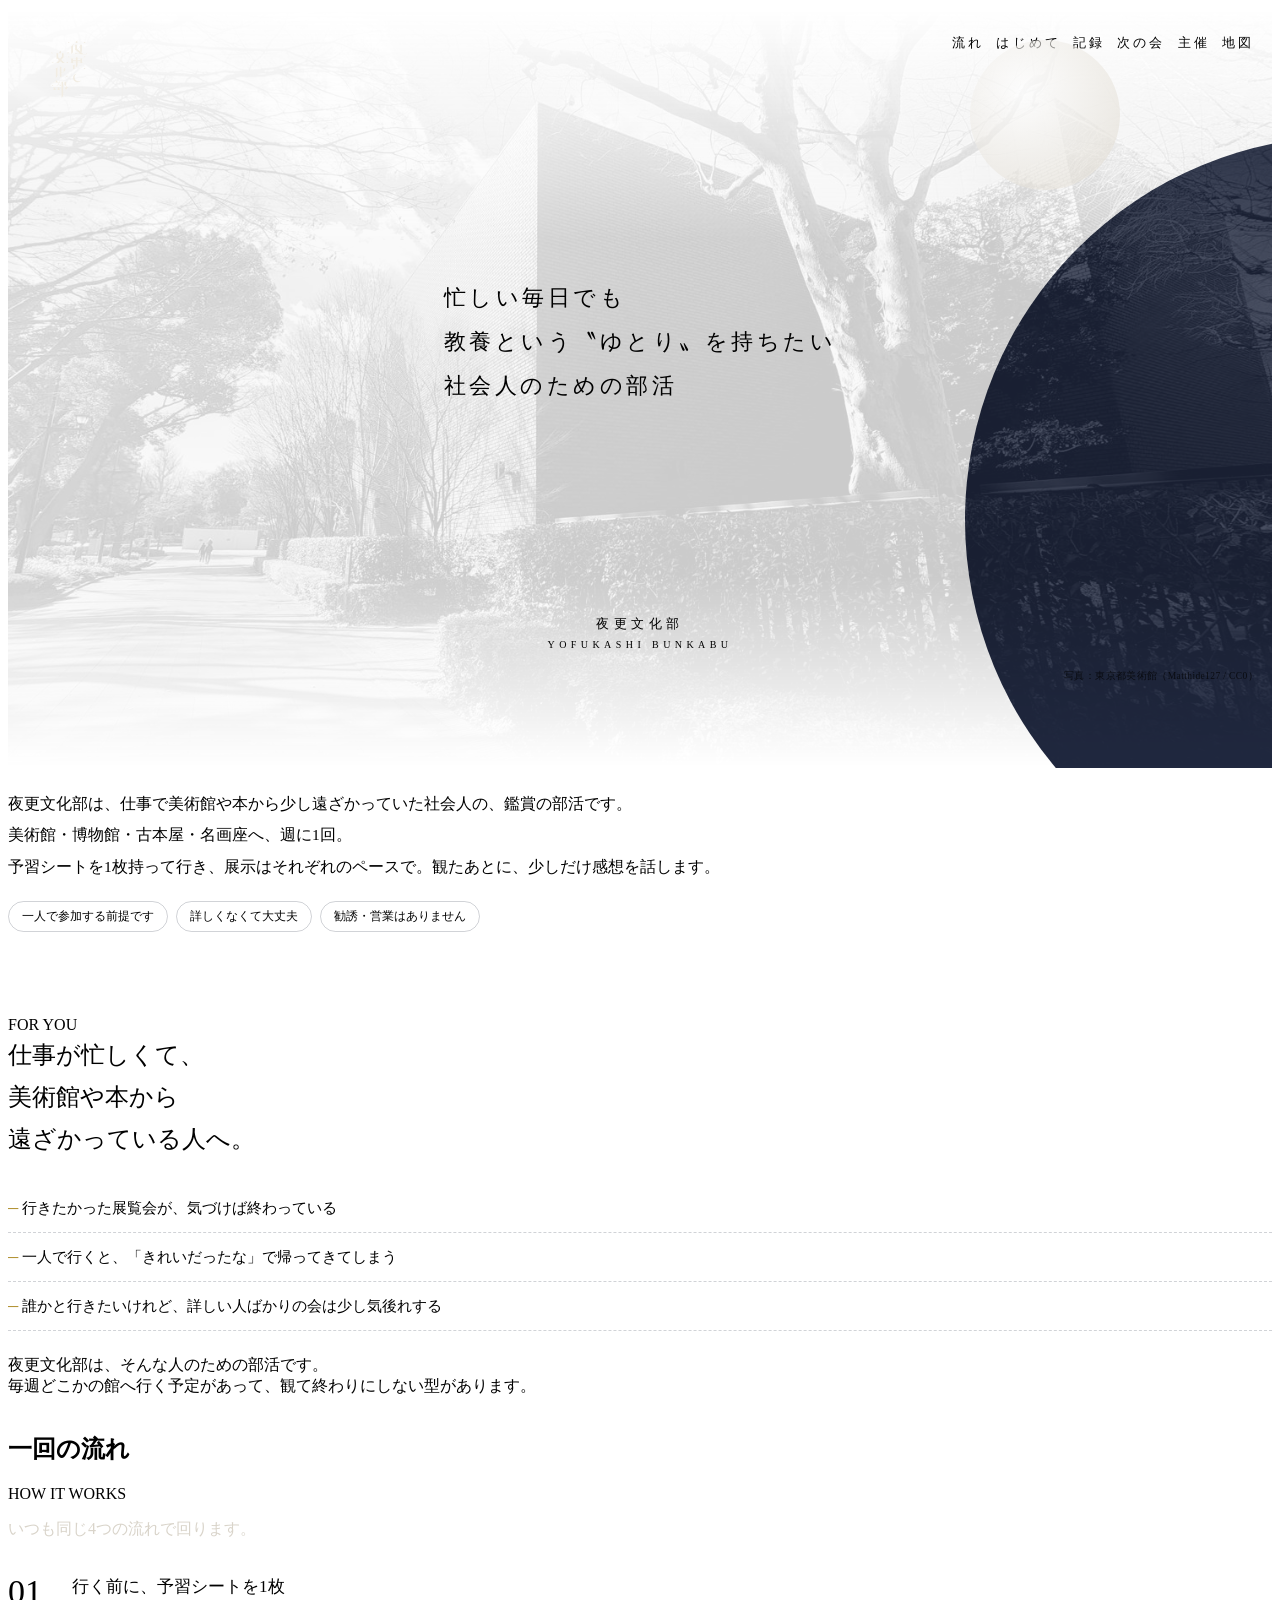
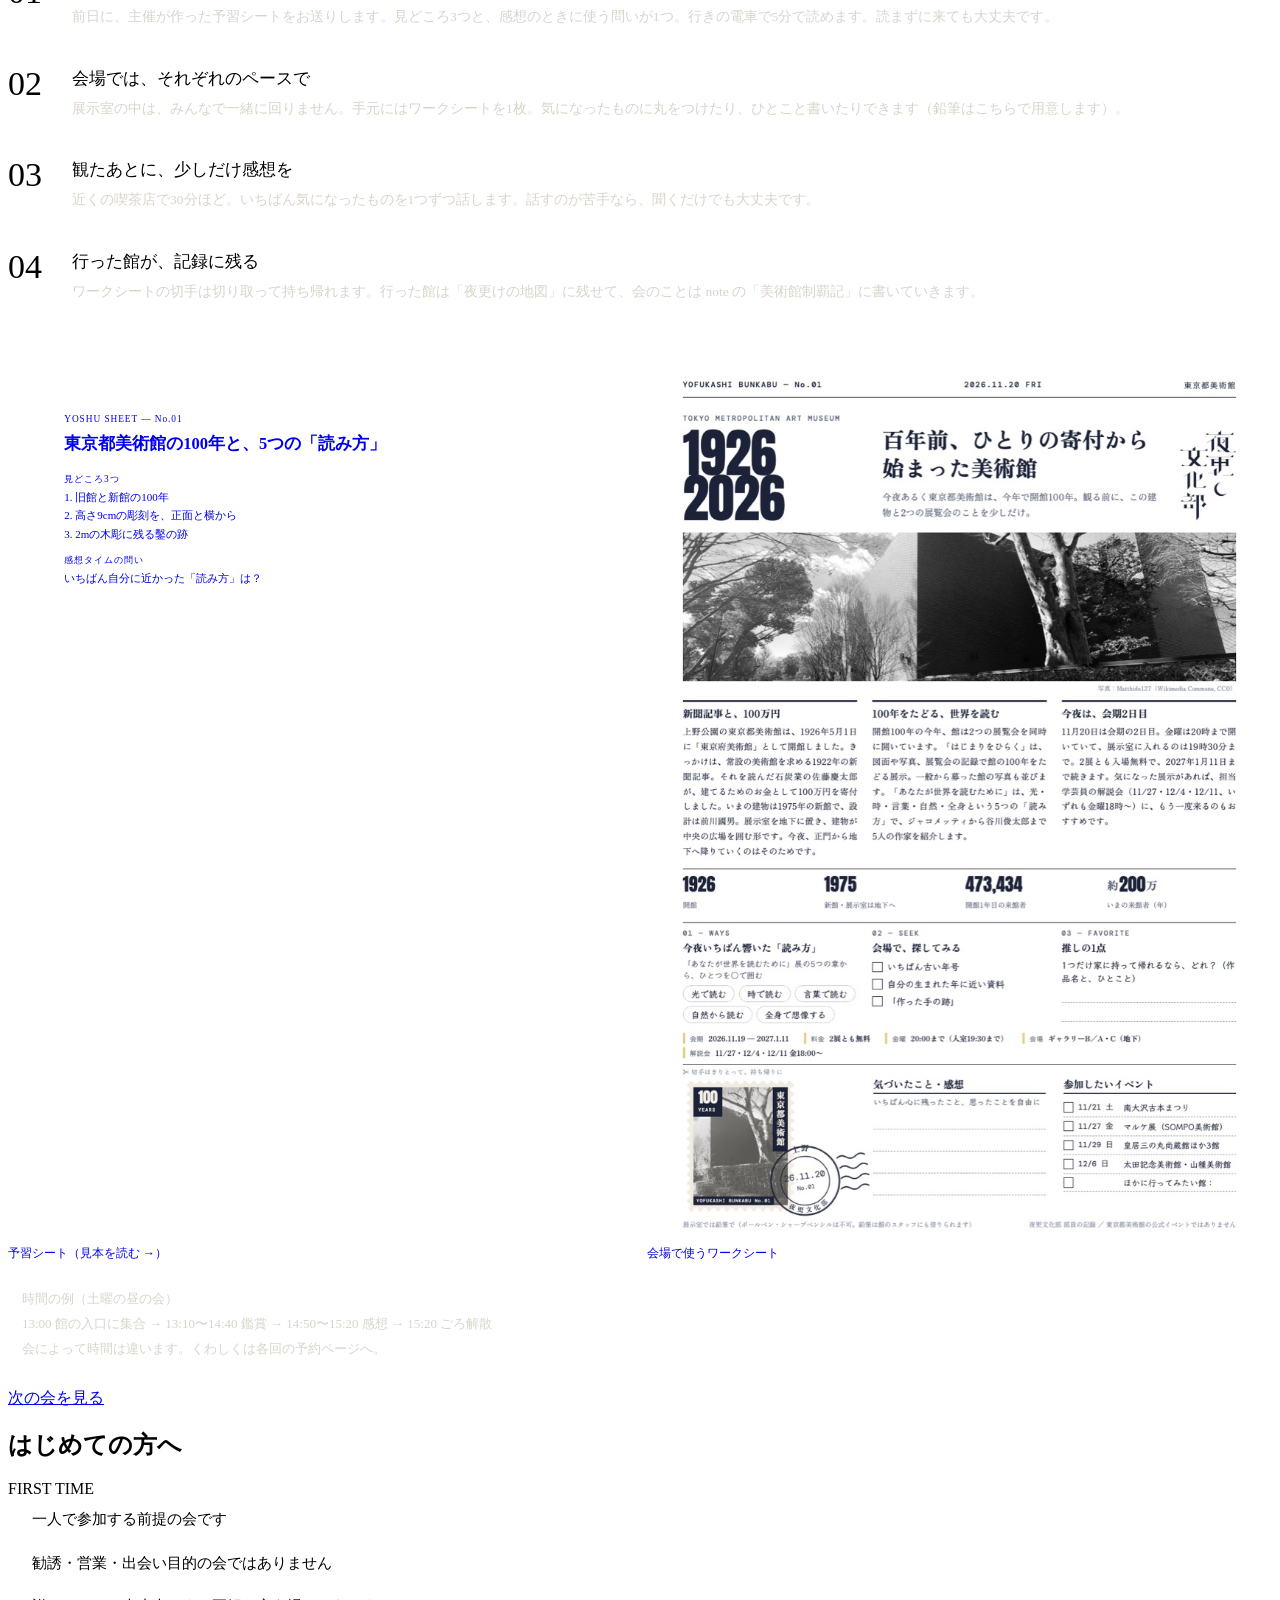
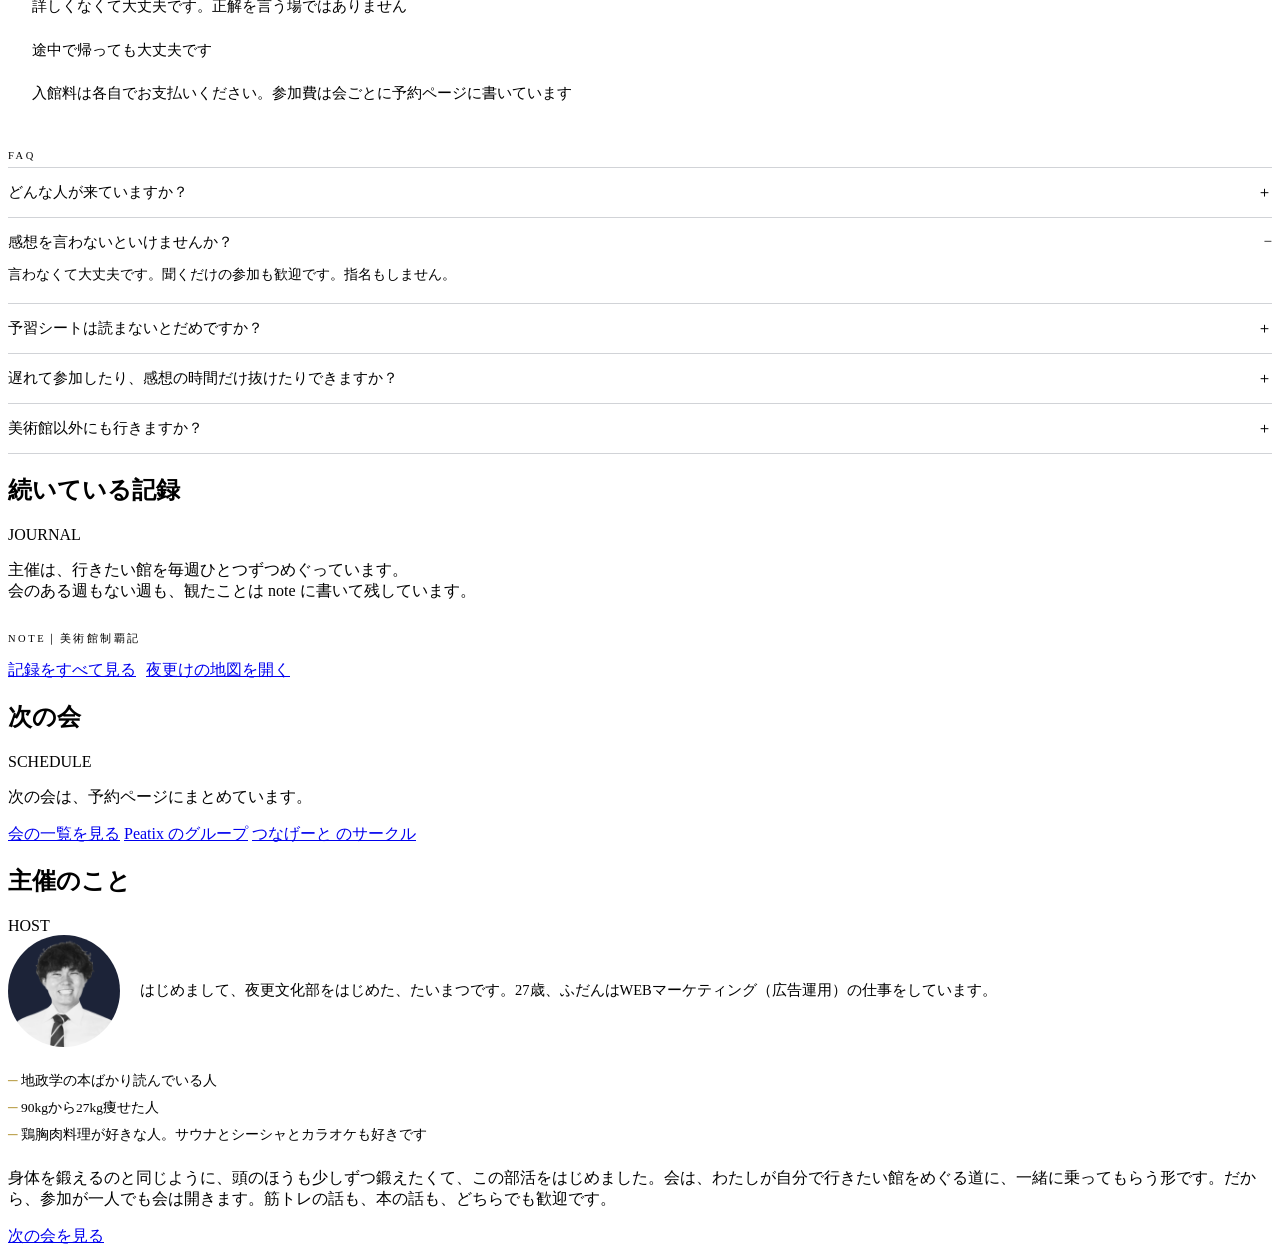
==== commit bfa8517d: "トップのキャッチを「忙しい毎日でも／教養という〝ゆとり〟を持ちたい／社会人のための部活」に（秋輝の文） Co-Authored-By: Claude Opus 5.5 <noreply@anthrop" ====
--- a/site/index.html
+++ b/site/index.html
@@ -2,10 +2,10 @@
 <html lang="ja">
 <head>
 <!--@head-->
-<title>夜更文化部｜忙しい毎日でも、教養を持つゆとりを忘れたくない社会人のための部活</title>
+<title>夜更文化部｜忙しい毎日でも、教養という“ゆとり”を持ちたい社会人のための部活</title>
 <meta name="description" content="夜更文化部は、仕事で美術館や本から少し遠ざかっていた社会人の、鑑賞の部活です。美術館・博物館・古本屋・名画座へ週に1回。予習シートを1枚持って行き、観たあとに少しだけ感想を話します。一人参加が前提、勧誘・営業はありません。">
 <meta property="og:title" content="夜更文化部（よふかしぶんかぶ）">
-<meta property="og:description" content="忙しい毎日でも、教養を持つゆとりを忘れたくない社会人のための部活。予習シートを1枚持って行き、展示はそれぞれのペースで観て、観たあとに少しだけ感想を話します。">
+<meta property="og:description" content="忙しい毎日でも、教養という“ゆとり”を持ちたい社会人のための部活。予習シートを1枚持って行き、展示はそれぞれのペースで観て、観たあとに少しだけ感想を話します。">
 <meta property="og:type" content="website">
 <meta property="og:url" content="https://yofukashi-bunkabu.github.io/">
 <style>
@@ -98,7 +98,7 @@
   <a class="logo" href="./" aria-label="夜更文化部 トップ"><img src="assets/logo.svg" alt=""></a>
   <nav class="v" aria-label="ページの中"><a href="#flow">流れ</a><a href="#first">はじめて</a><a href="#journal">記録</a><a href="#sched">次の会</a><a href="#host">主催</a><a href="map/">地図</a></nav>
   <div class="ring"></div>
-  <h1 class="v">忙しい毎日でも<br>教養を持つゆとりを忘れたくない<br>社会人のための部活。</h1>
+  <h1 class="v">忙しい毎日でも<br>教養という〝ゆとり〟を持ちたい<br>社会人のための部活</h1>
   <div class="name">夜更文化部<span>YOFUKASHI BUNKABU</span></div>
   <p class="credit">写真：東京都美術館（Matthide127 / CC0）</p>
   <div class="curve"></div>
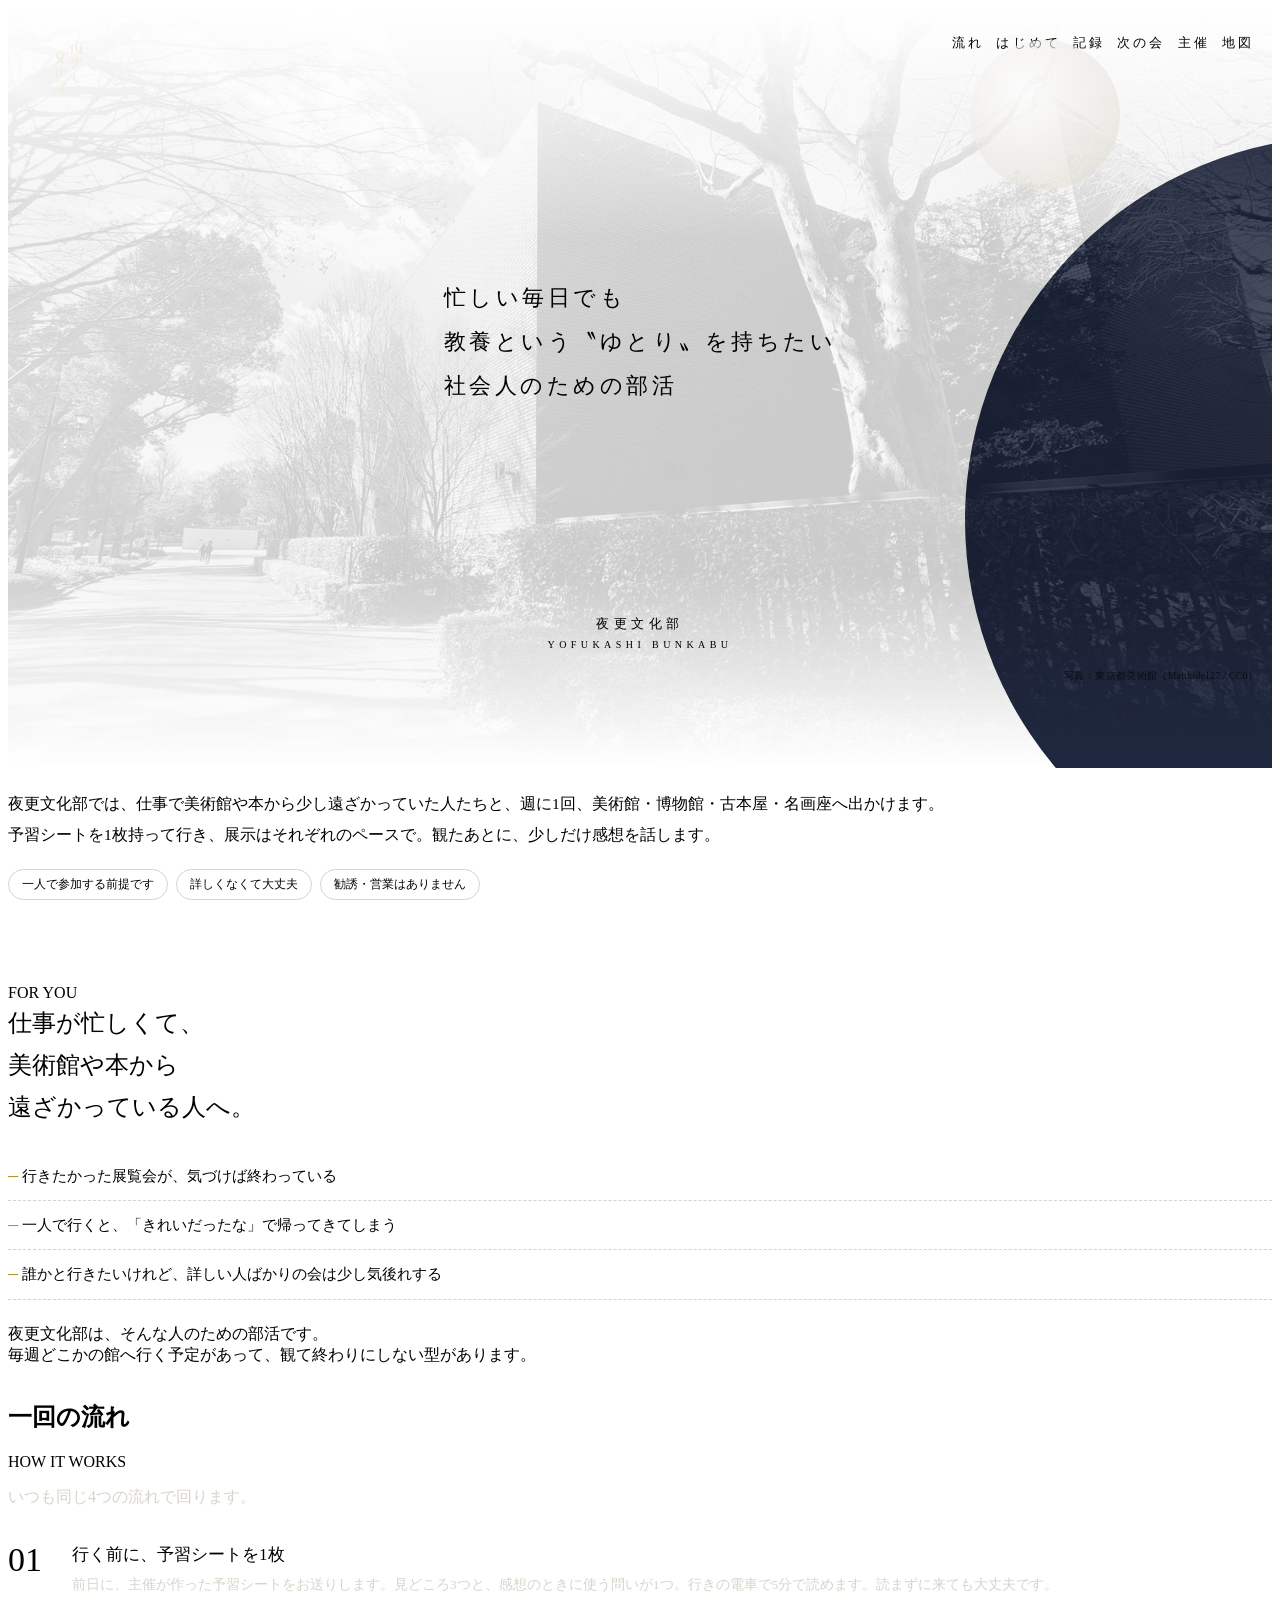
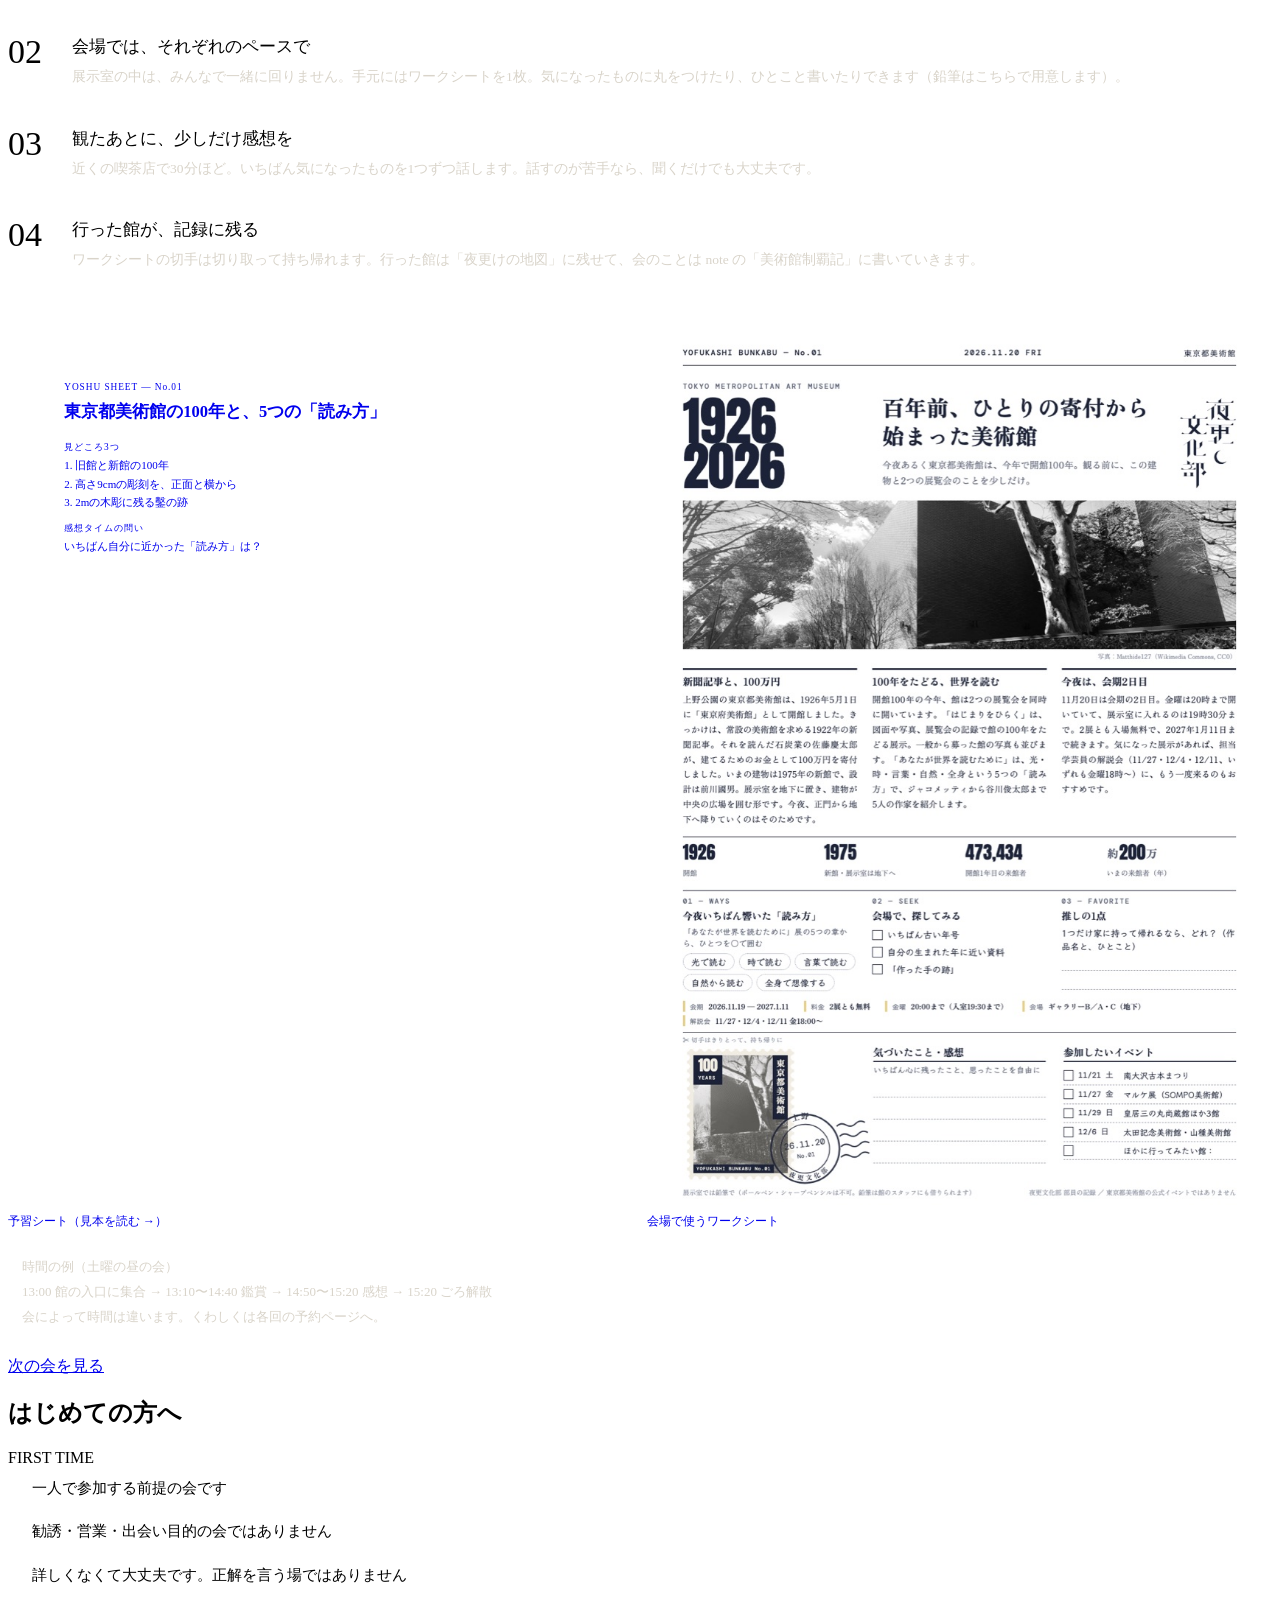
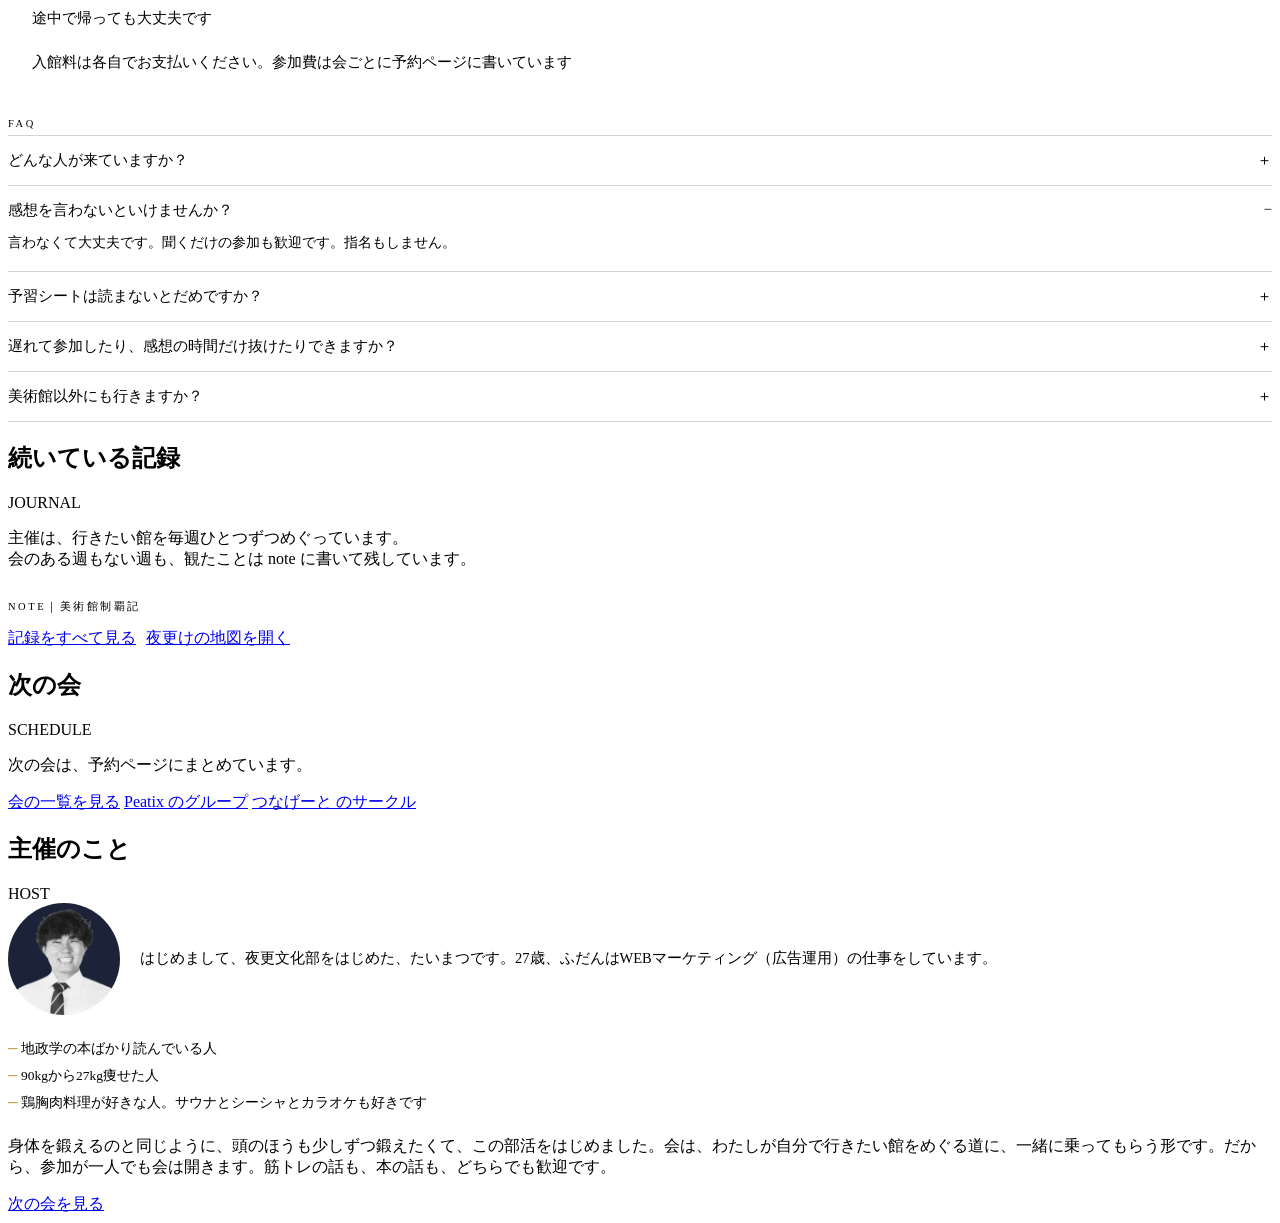
==== commit 3c4fb16c: "トップの説明文の1行目を言い換え、キャッチと「社会人の部活」が重ならないようにする Co-Authored-By: Claude Opus 5.5 <noreply@anthropic.com>" ====
--- a/site/index.html
+++ b/site/index.html
@@ -3,7 +3,7 @@
 <head>
 <!--@head-->
 <title>夜更文化部｜忙しい毎日でも、教養という“ゆとり”を持ちたい社会人のための部活</title>
-<meta name="description" content="夜更文化部は、仕事で美術館や本から少し遠ざかっていた社会人の、鑑賞の部活です。美術館・博物館・古本屋・名画座へ週に1回。予習シートを1枚持って行き、観たあとに少しだけ感想を話します。一人参加が前提、勧誘・営業はありません。">
+<meta name="description" content="忙しい毎日でも、教養という“ゆとり”を持ちたい社会人のための部活。仕事で美術館や本から少し遠ざかっていた人たちと、週に1回、美術館・博物館・古本屋・名画座へ出かけます。予習シートを1枚持って行き、観たあとに少しだけ感想を話します。一人参加が前提、勧誘・営業はありません。">
 <meta property="og:title" content="夜更文化部（よふかしぶんかぶ）">
 <meta property="og:description" content="忙しい毎日でも、教養という“ゆとり”を持ちたい社会人のための部活。予習シートを1枚持って行き、展示はそれぞれのペースで観て、観たあとに少しだけ感想を話します。">
 <meta property="og:type" content="website">
@@ -105,7 +105,7 @@
 </div>
 <div class="fv">
   <div class="wrap">
-    <p class="sub">夜更文化部は、仕事で美術館や本から少し遠ざかっていた社会人の、鑑賞の部活です。<br>美術館・博物館・古本屋・名画座へ、週に1回。<br>予習シートを1枚持って行き、展示はそれぞれのペースで。観たあとに、少しだけ感想を話します。</p>
+    <p class="sub">夜更文化部では、仕事で美術館や本から少し遠ざかっていた人たちと、週に1回、美術館・博物館・古本屋・名画座へ出かけます。<br>予習シートを1枚持って行き、展示はそれぞれのペースで。観たあとに、少しだけ感想を話します。</p>
     <ul><li>一人で参加する前提です</li><li>詳しくなくて大丈夫</li><li>勧誘・営業はありません</li></ul>
     <!--@next1-->
   </div>
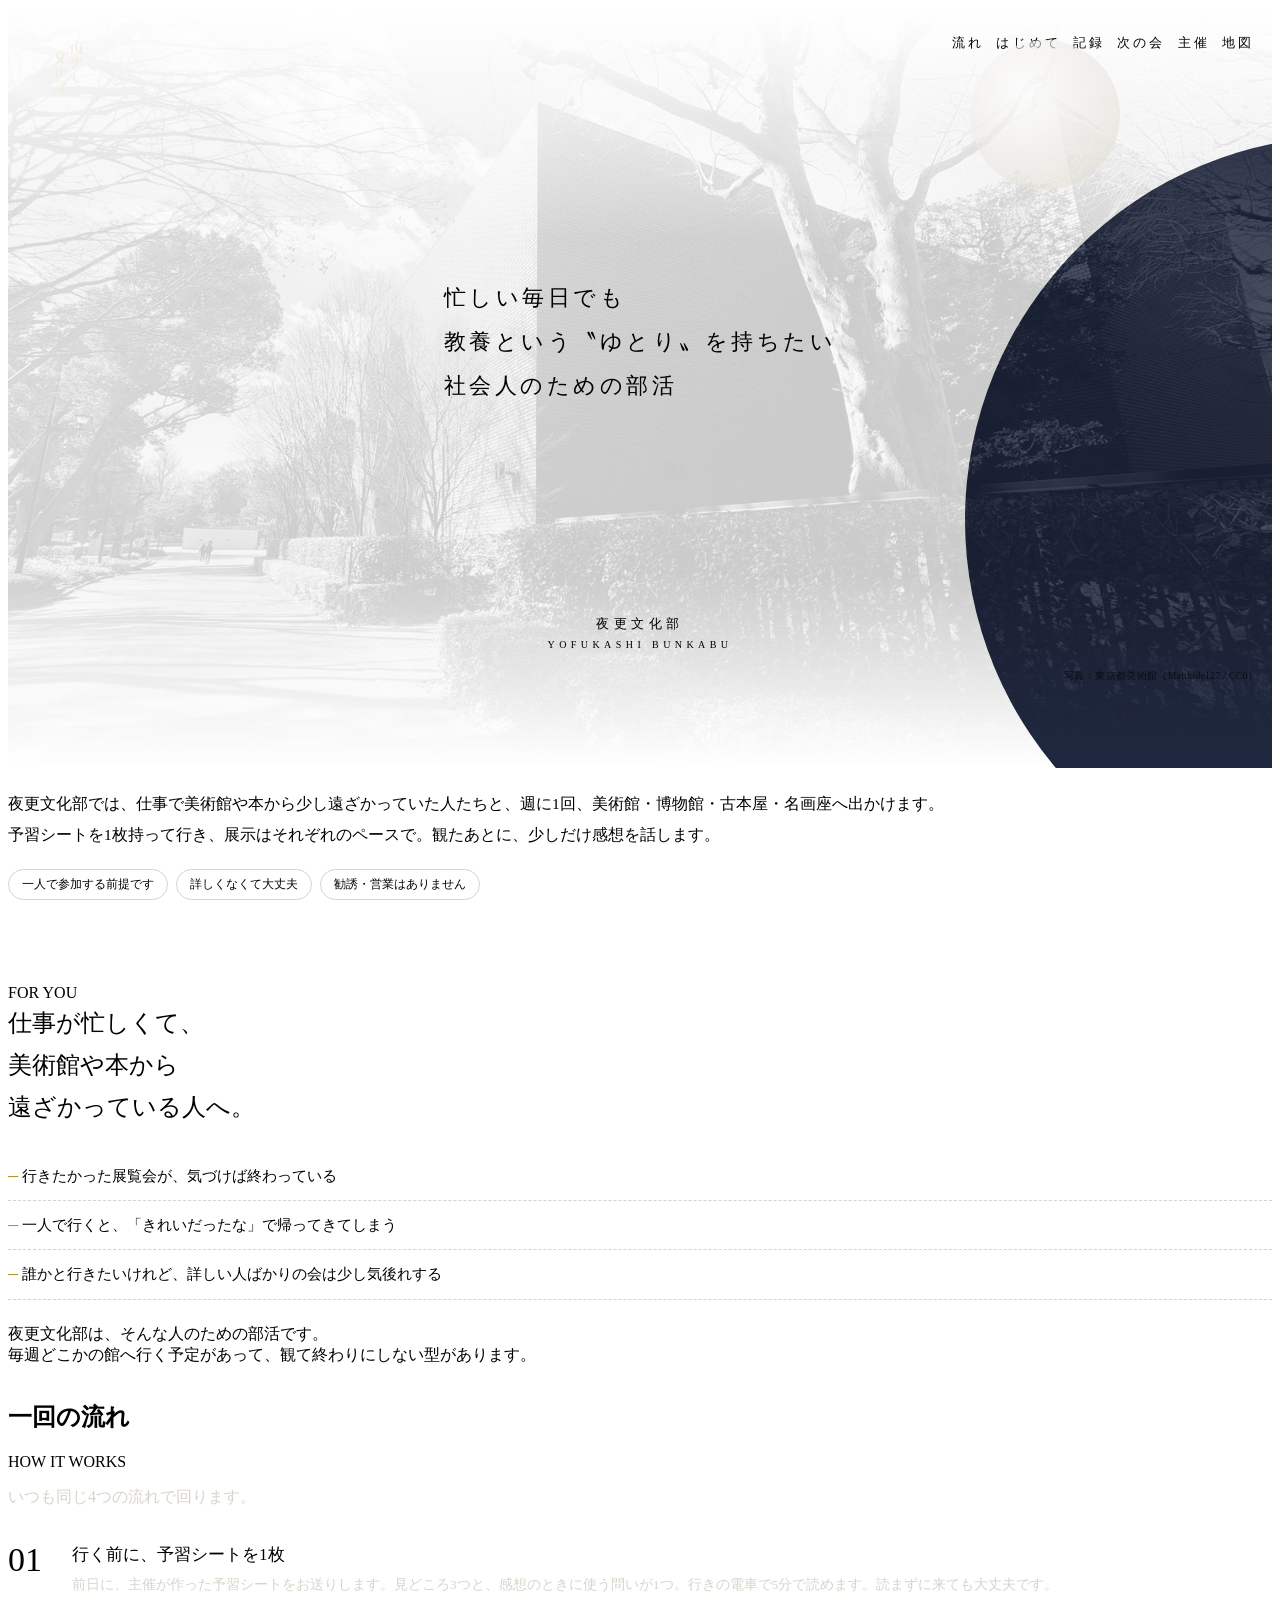
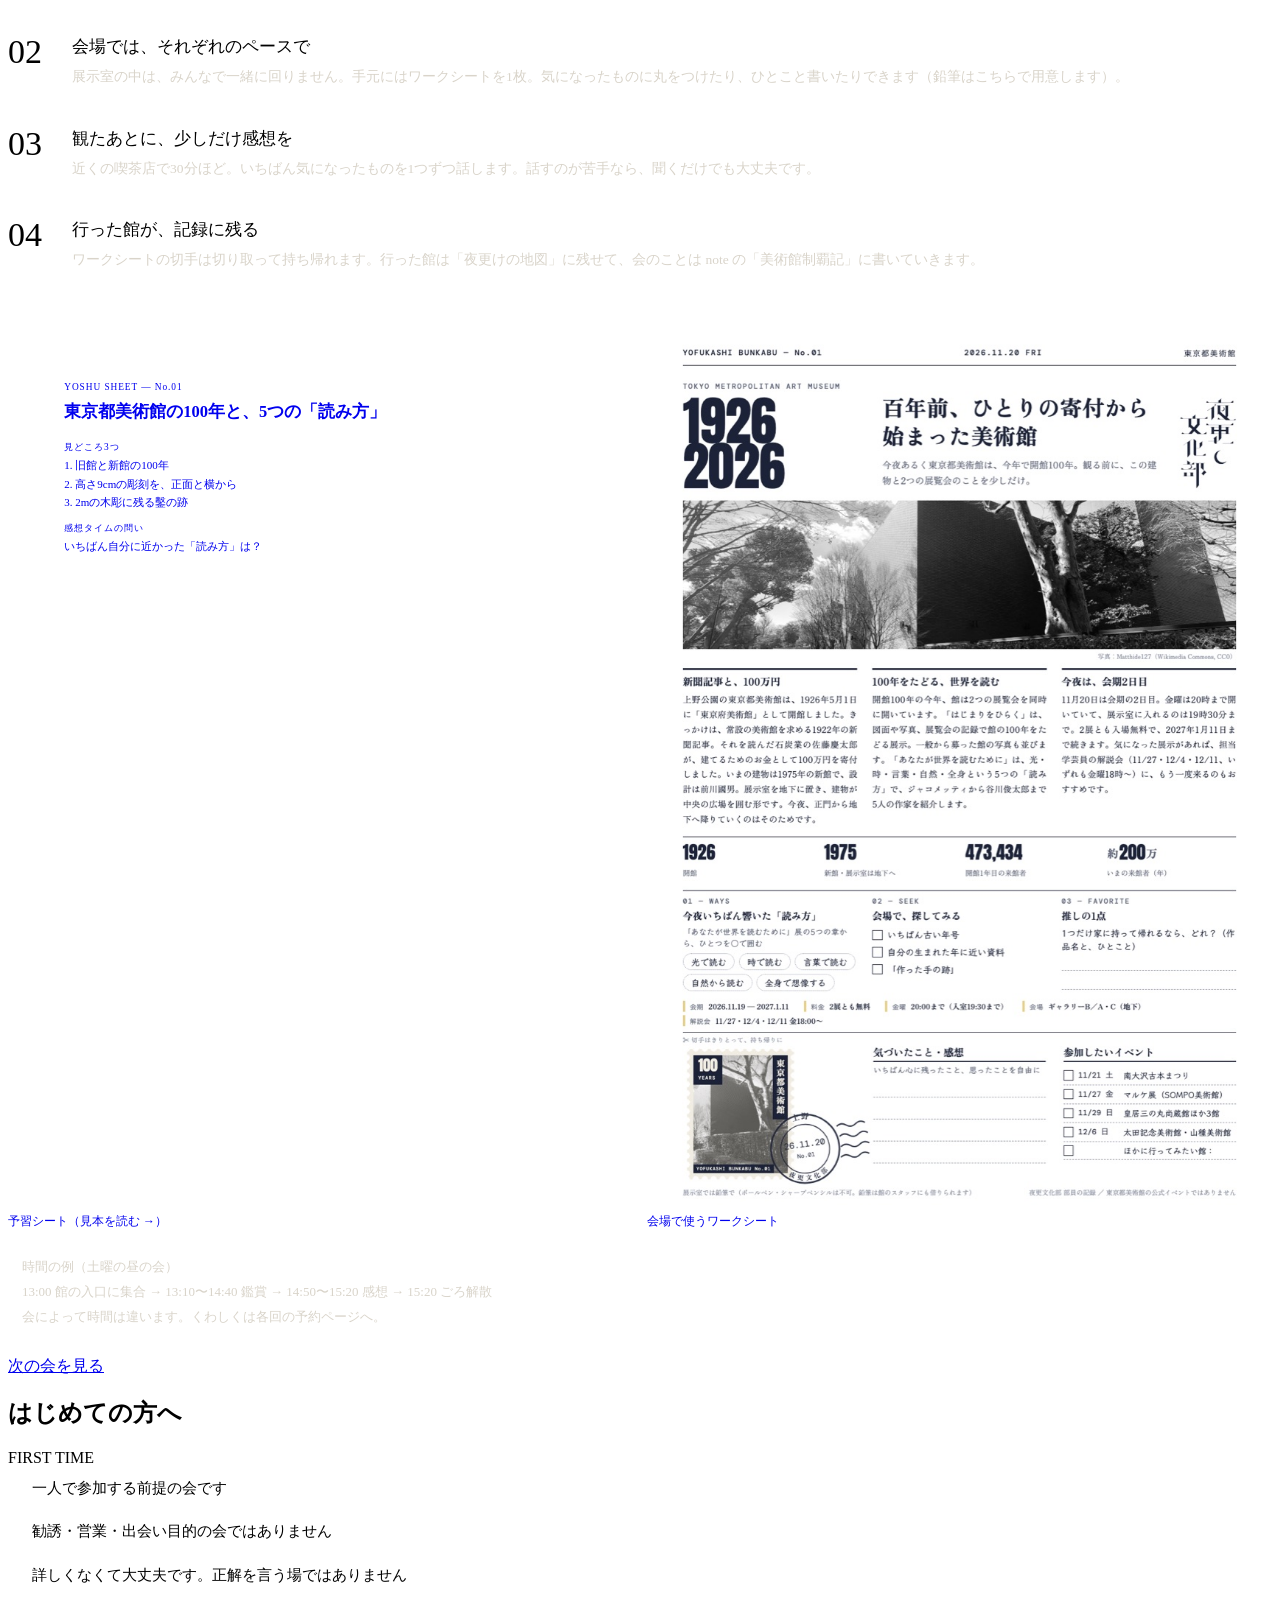
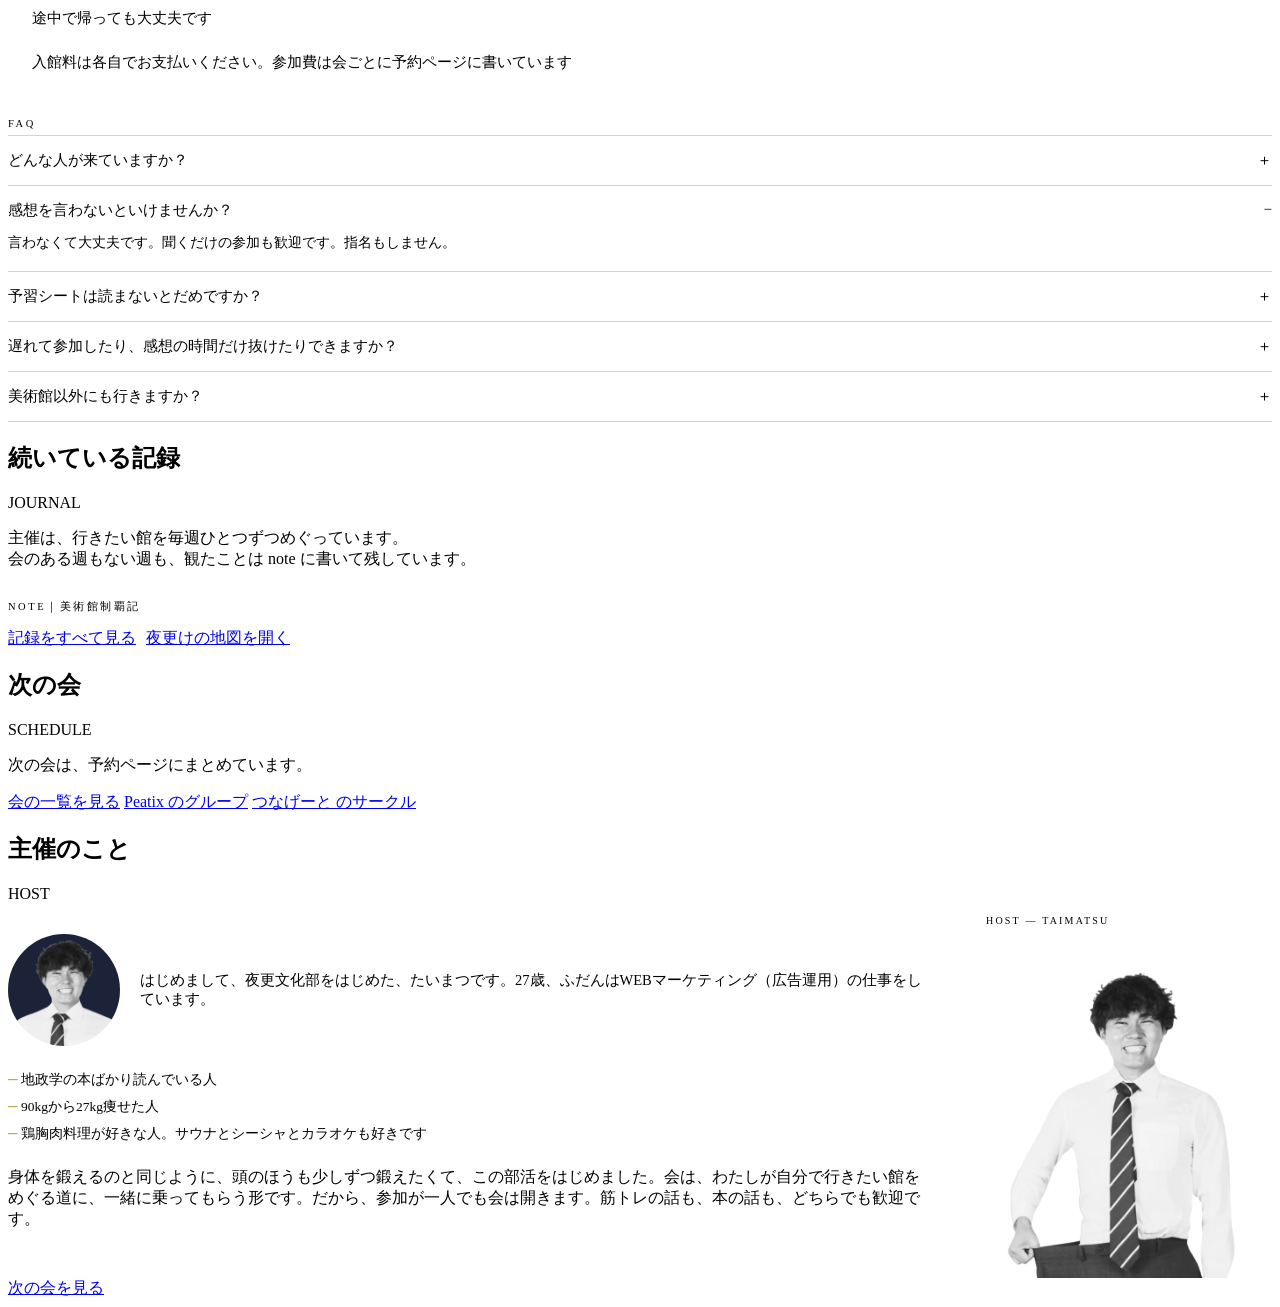
==== commit dd24b56c: "主催の段：丸い写真に濃藍の縁を付けて白いシャツが地に溶けないようにし、全身の切り抜き写真を足す Co-Authored-By: Claude Opus 5.5 <noreply@anthropic.c" ====
--- a/site/index.html
+++ b/site/index.html
@@ -81,7 +81,13 @@
 .journal .more { margin-top: 14px; display: flex; flex-wrap: wrap; gap: 10px; }
 
 .host .top { display: grid; grid-template-columns: 112px minmax(0, 1fr); gap: 20px; align-items: center; margin-bottom: 20px; }
-.host .pic { width: 112px; height: 112px; border-radius: 50%; overflow: hidden; }
+.host .pic { width: 112px; height: 112px; border-radius: 50%; overflow: hidden; background: var(--ai); border: 3px solid var(--ai); box-shadow: 0 0 0 1px var(--kinari), 0 0 0 2px #1c233833; }
+.host .cols { display: grid; grid-template-columns: minmax(0, 1fr); gap: 30px; align-items: center; }
+@media (min-width: 760px) { .host .cols { grid-template-columns: minmax(0, 1fr) 300px; gap: 40px; } }
+.host-fig { position: relative; margin: 0; background: var(--ai); aspect-ratio: 4 / 5; overflow: hidden; display: flex; align-items: flex-end; justify-content: center; width: 100%; max-width: 340px; justify-self: center; }
+.host-fig .ring { position: absolute; width: 84%; aspect-ratio: 1; left: 8%; top: 14%; border: 1px solid var(--gekko); border-radius: 50%; opacity: .55; }
+.host-fig img { position: relative; width: 82%; height: auto; display: block; }
+.host-fig figcaption { position: absolute; left: 14px; top: 12px; font-family: var(--lab); font-size: 10px; letter-spacing: .22em; color: var(--yogiri); }
 .host .pic img { width: 100%; height: 100%; object-fit: cover; }
 .host .top p { font-size: 14.5px; margin: 0; }
 .host ul { list-style: none; margin: 0 0 20px; padding: 0; }
@@ -203,6 +209,8 @@
 <section class="sec host" id="host">
   <div class="wrap">
     <div class="head"><h2>主催のこと</h2><span class="lab">HOST</span></div>
+    <div class="cols">
+    <div>
     <div class="top">
       <div class="pic"><img src="assets/host.png" alt="主催のたいまつ" loading="lazy"></div>
       <p>はじめまして、夜更文化部をはじめた、たいまつです。27歳、ふだんはWEBマーケティング（広告運用）の仕事をしています。</p>
@@ -213,6 +221,9 @@
       <li>鶏胸肉料理が好きな人。サウナとシーシャとカラオケも好きです</li>
     </ul>
     <p>身体を鍛えるのと同じように、頭のほうも少しずつ鍛えたくて、この部活をはじめました。会は、わたしが自分で行きたい館をめぐる道に、一緒に乗ってもらう形です。だから、参加が一人でも会は開きます。筋トレの話も、本の話も、どちらでも歓迎です。</p>
+    </div>
+    <figure class="host-fig"><div class="ring"></div><img src="assets/host_full.webp" alt="ぶかぶかになったズボンを手で広げて笑う、主催のたいまつ" loading="lazy" width="560" height="709"><figcaption>HOST — TAIMATSU</figcaption></figure>
+    </div>
   </div>
 </section>
 
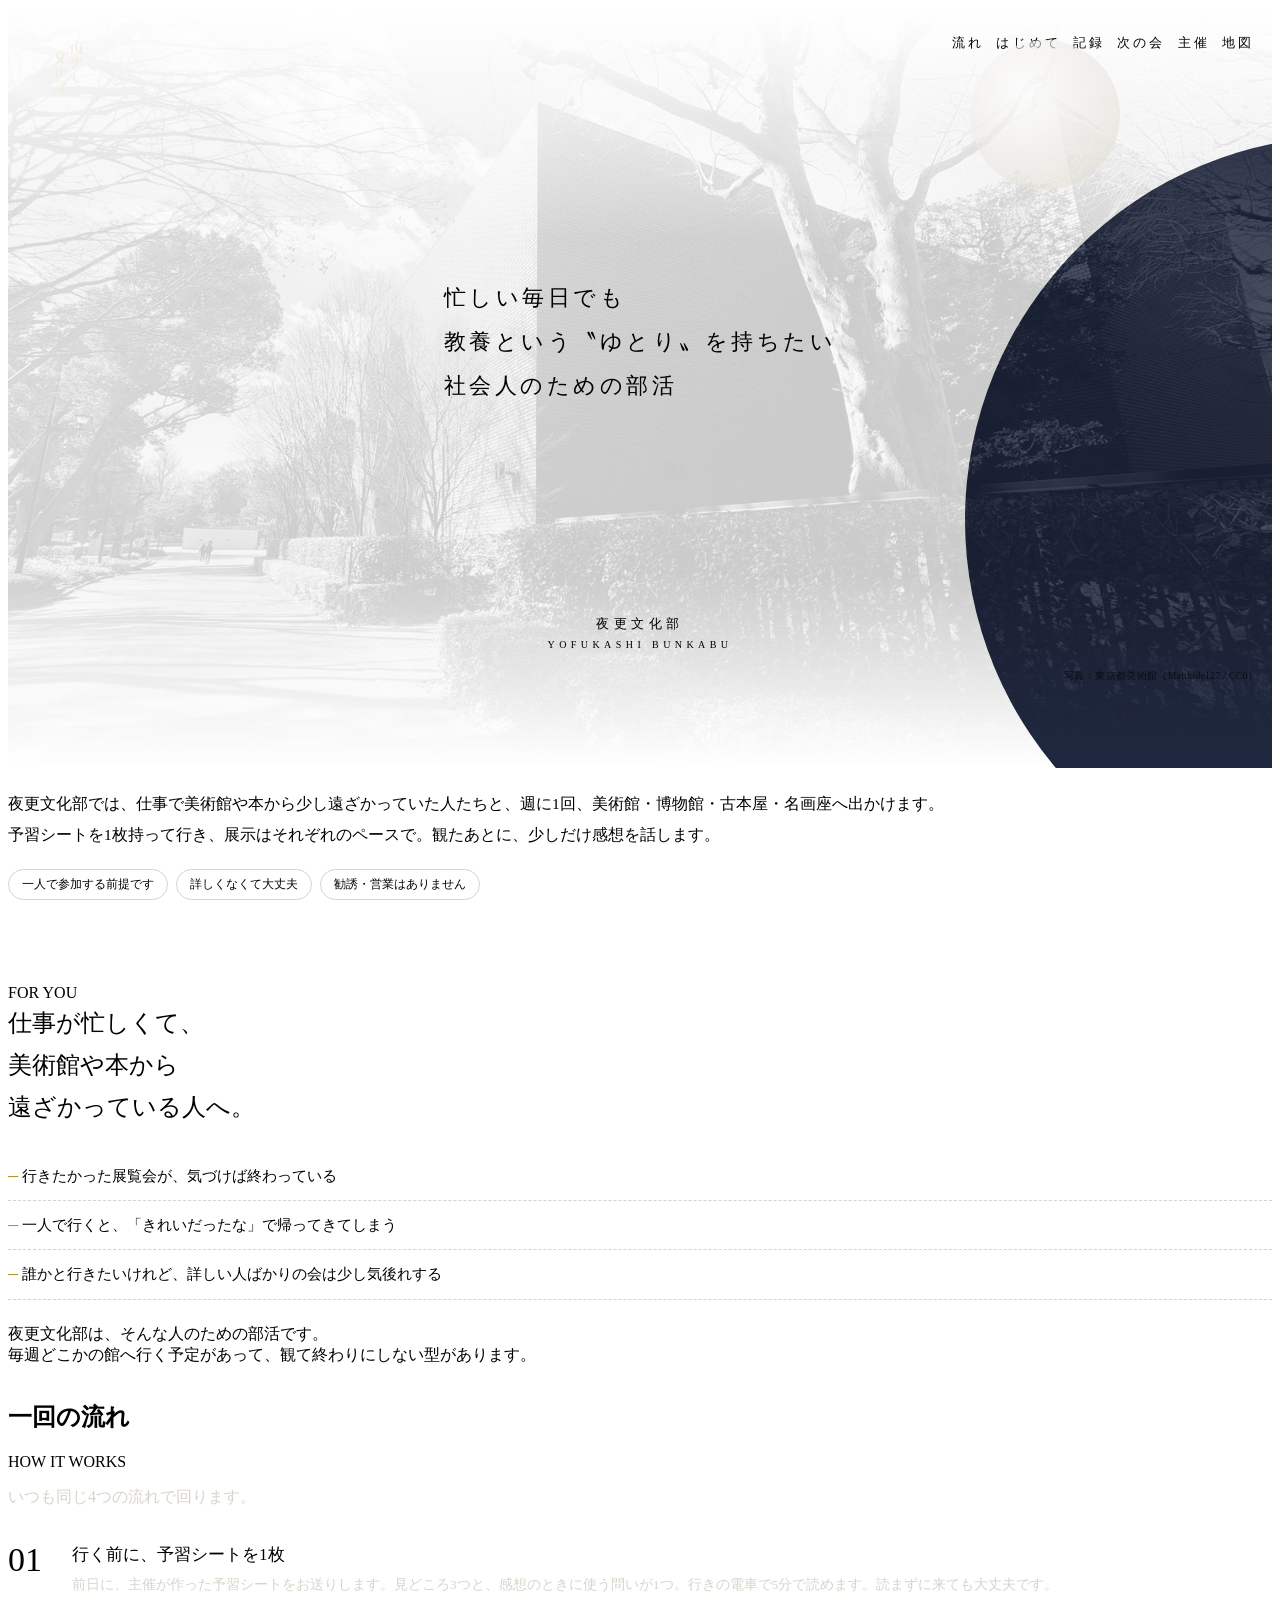
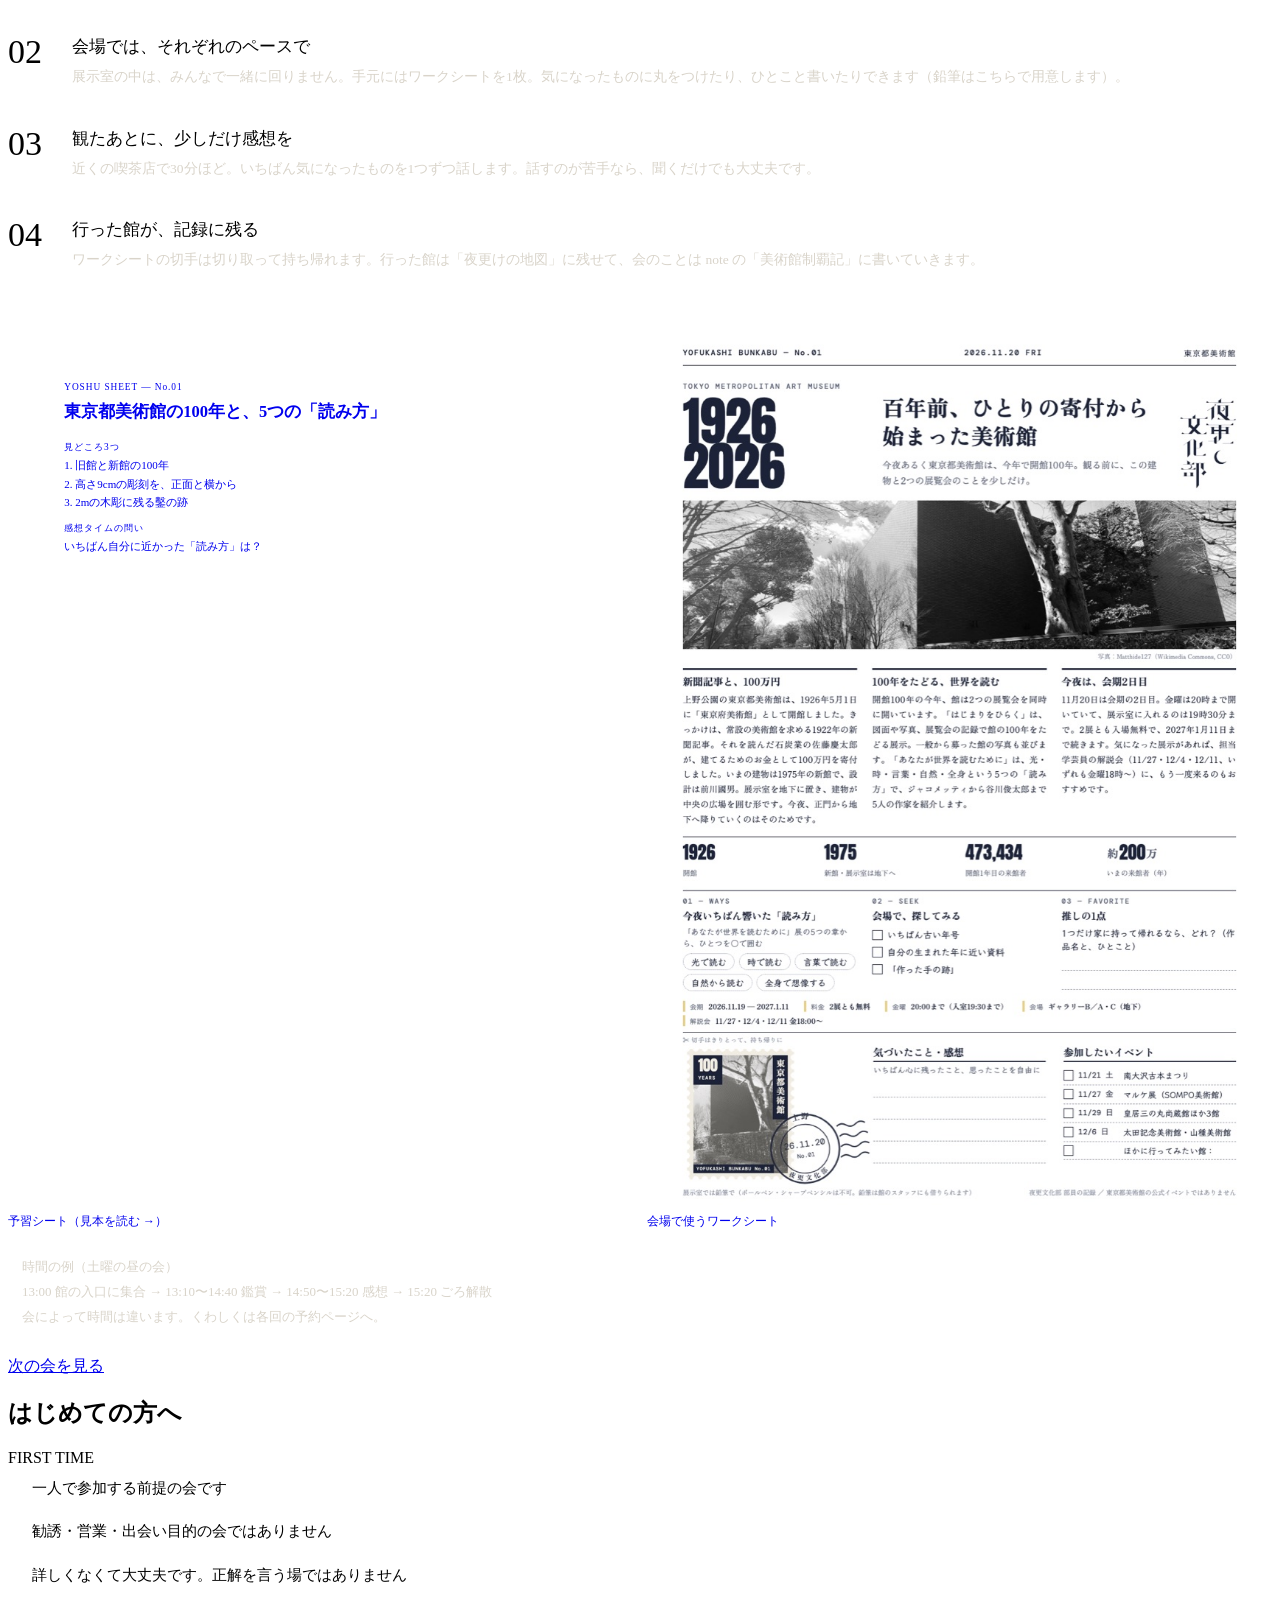
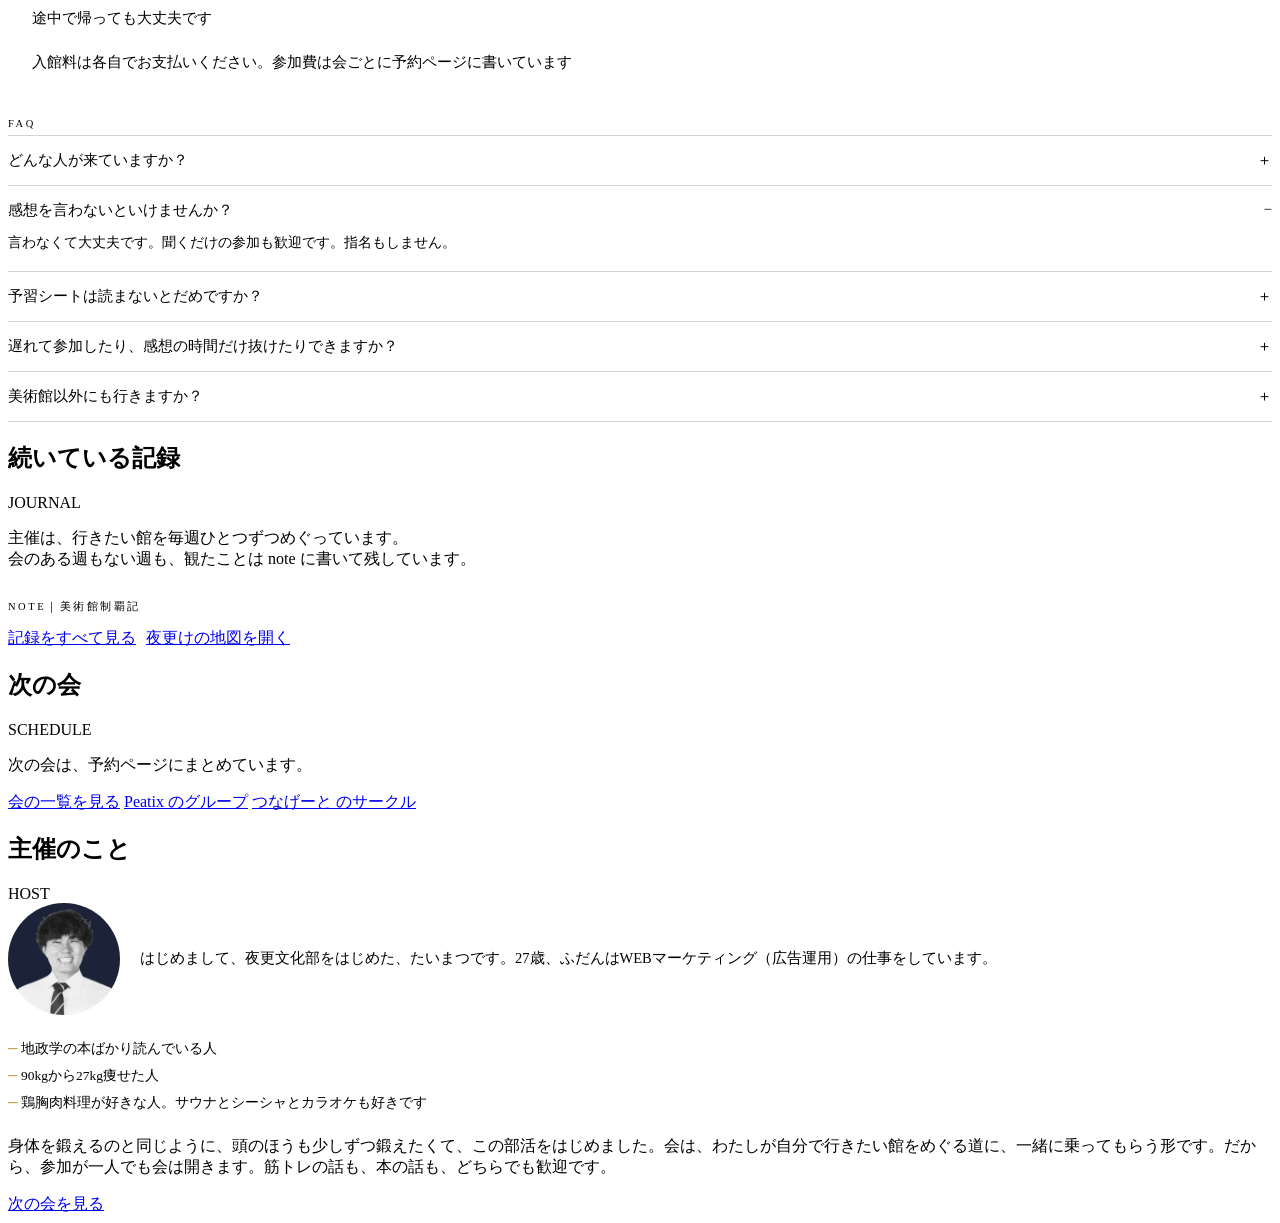
==== commit 5890dcb6: "主催の段から全身の切り抜き写真を外す（丸い写真の濃藍の縁は残す） Co-Authored-By: Claude Opus 5.5 <noreply@anthropic.com>" ====
--- a/site/index.html
+++ b/site/index.html
@@ -82,12 +82,6 @@
 
 .host .top { display: grid; grid-template-columns: 112px minmax(0, 1fr); gap: 20px; align-items: center; margin-bottom: 20px; }
 .host .pic { width: 112px; height: 112px; border-radius: 50%; overflow: hidden; background: var(--ai); border: 3px solid var(--ai); box-shadow: 0 0 0 1px var(--kinari), 0 0 0 2px #1c233833; }
-.host .cols { display: grid; grid-template-columns: minmax(0, 1fr); gap: 30px; align-items: center; }
-@media (min-width: 760px) { .host .cols { grid-template-columns: minmax(0, 1fr) 300px; gap: 40px; } }
-.host-fig { position: relative; margin: 0; background: var(--ai); aspect-ratio: 4 / 5; overflow: hidden; display: flex; align-items: flex-end; justify-content: center; width: 100%; max-width: 340px; justify-self: center; }
-.host-fig .ring { position: absolute; width: 84%; aspect-ratio: 1; left: 8%; top: 14%; border: 1px solid var(--gekko); border-radius: 50%; opacity: .55; }
-.host-fig img { position: relative; width: 82%; height: auto; display: block; }
-.host-fig figcaption { position: absolute; left: 14px; top: 12px; font-family: var(--lab); font-size: 10px; letter-spacing: .22em; color: var(--yogiri); }
 .host .pic img { width: 100%; height: 100%; object-fit: cover; }
 .host .top p { font-size: 14.5px; margin: 0; }
 .host ul { list-style: none; margin: 0 0 20px; padding: 0; }
@@ -209,8 +203,6 @@
 <section class="sec host" id="host">
   <div class="wrap">
     <div class="head"><h2>主催のこと</h2><span class="lab">HOST</span></div>
-    <div class="cols">
-    <div>
     <div class="top">
       <div class="pic"><img src="assets/host.png" alt="主催のたいまつ" loading="lazy"></div>
       <p>はじめまして、夜更文化部をはじめた、たいまつです。27歳、ふだんはWEBマーケティング（広告運用）の仕事をしています。</p>
@@ -221,9 +213,6 @@
       <li>鶏胸肉料理が好きな人。サウナとシーシャとカラオケも好きです</li>
     </ul>
     <p>身体を鍛えるのと同じように、頭のほうも少しずつ鍛えたくて、この部活をはじめました。会は、わたしが自分で行きたい館をめぐる道に、一緒に乗ってもらう形です。だから、参加が一人でも会は開きます。筋トレの話も、本の話も、どちらでも歓迎です。</p>
-    </div>
-    <figure class="host-fig"><div class="ring"></div><img src="assets/host_full.webp" alt="ぶかぶかになったズボンを手で広げて笑う、主催のたいまつ" loading="lazy" width="560" height="709"><figcaption>HOST — TAIMATSU</figcaption></figure>
-    </div>
   </div>
 </section>
 
